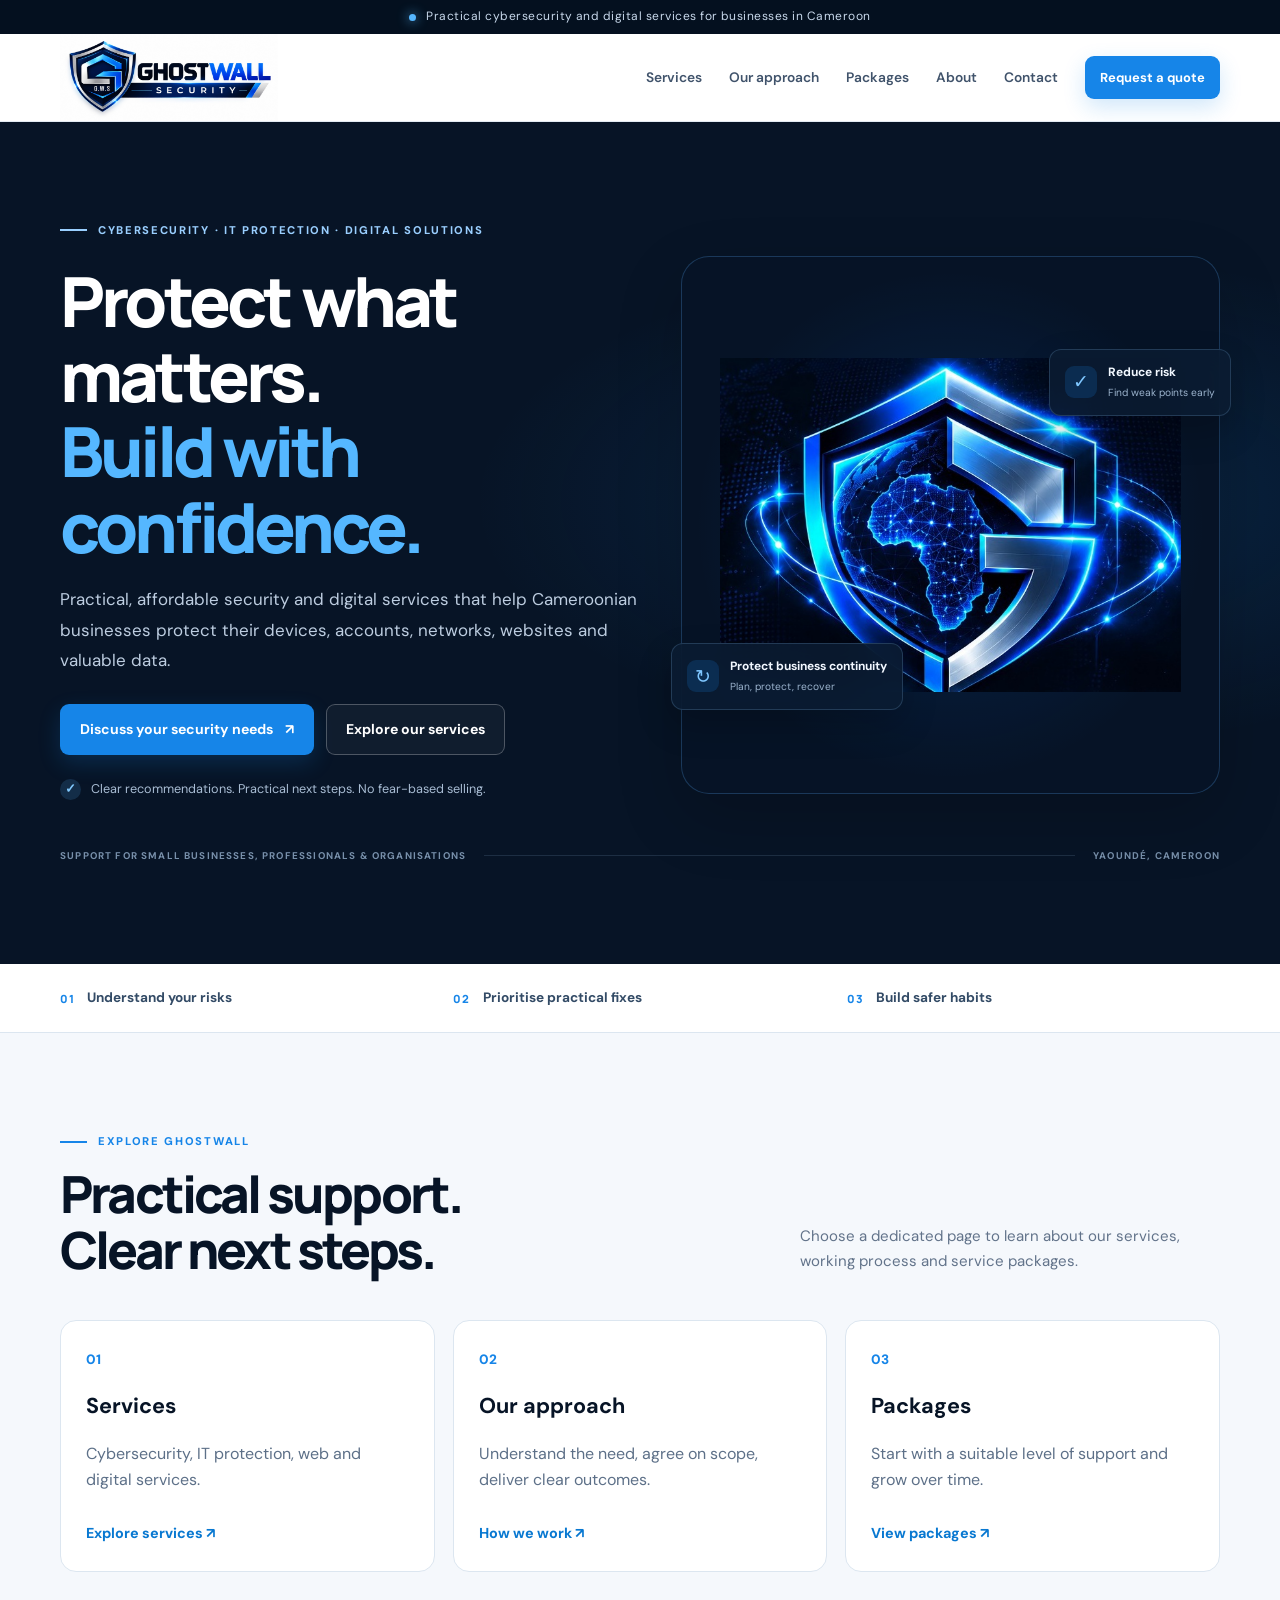
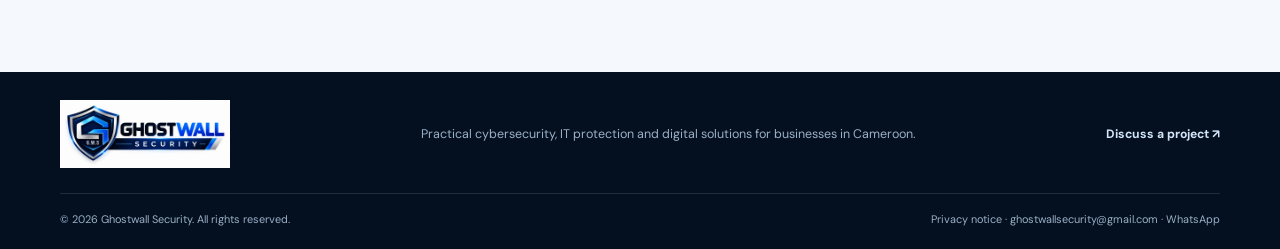
==== index.html @ 5ea64f95 "Add Ghostwall Security professional website" ====
<!DOCTYPE html>
<html lang="en"><head><meta charset="utf-8"/><meta content="width=device-width, initial-scale=1" name="viewport"/><meta content="#071426" name="theme-color"/><meta content="Ghostwall Security provides practical cybersecurity, IT protection, website security reviews, backup solutions, digital services and staff awareness training for businesses in Cameroon." name="description"/><title>Ghostwall Security | Cybersecurity &amp; Digital Solutions in Cameroon</title><link href="assets/ghostwall-logo.png" rel="icon" type="image/png"/><link href="https://fonts.googleapis.com" rel="preconnect"/><link crossorigin="" href="https://fonts.gstatic.com" rel="preconnect"/><link href="https://fonts.googleapis.com/css2?family=DM+Sans:wght@400;500;600;700&amp;family=Manrope:wght@400;500;600;700;800&amp;display=swap" rel="stylesheet"/><link href="styles.css" rel="stylesheet"/></head><body><a class="skip-link" href="#main">Skip to content</a><div class="announcement"><span class="status-dot"></span><span>Practical cybersecurity and digital services for businesses in Cameroon</span></div>
<header class="site-header"><nav aria-label="Main navigation" class="nav container">
<a aria-label="Ghostwall Security home" class="brand" href="index.html"><img alt="Ghostwall Security official logo" class="company-logo" src="assets/ghostwall-logo.png"/></a>
<button aria-controls="nav-links" aria-expanded="false" aria-label="Open navigation" class="menu-toggle"><span></span><span></span><span></span></button>
<div class="nav-links" id="nav-links">
<a href="services.html">Services</a><a href="approach.html">Our approach</a><a href="packages.html">Packages</a><a href="about.html">About</a><a href="contact.html">Contact</a>
<a class="button button-small button-primary nav-cta" href="contact.html">Request a quote</a>
</div></nav></header><main id="main"><section class="hero section" id="home">
<div class="hero-grid container">
<div class="hero-copy">
<div class="eyebrow"><span class="eyebrow-line"></span><span data-en="CYBERSECURITY · IT PROTECTION · DIGITAL SOLUTIONS" data-fr="CYBERSÉCURITÉ · PROTECTION INFORMATIQUE · SOLUTIONS NUMÉRIQUES">CYBERSECURITY · IT PROTECTION · DIGITAL SOLUTIONS</span></div>
<h1 data-en="Protect what matters.&lt;br&gt;&lt;span&gt;Build with confidence.&lt;/span&gt;" data-fr="Protégez l’essentiel.&lt;br&gt;&lt;span&gt;Développez-vous en confiance.&lt;/span&gt;">Protect what matters.<br/><span>Build with confidence.</span></h1>
<p class="hero-lede" data-en="Practical, affordable security and digital services that help Cameroonian businesses protect their devices, accounts, networks, websites and valuable data." data-fr="Des services de sécurité et des solutions numériques pratiques et accessibles pour aider les entreprises camerounaises à protéger leurs appareils, comptes, réseaux, sites web et données.">Practical, affordable security and digital services that help Cameroonian businesses protect their devices, accounts, networks, websites and valuable data.</p>
<div class="hero-actions">
<a class="button button-primary" data-en="Discuss your security needs" data-fr="Parlons de vos besoins" href="contact.html">Discuss your security needs <span aria-hidden="true">↗</span></a>
<a class="button button-ghost" data-en="Explore our services" data-fr="Découvrir nos services" href="services.html">Explore our services</a>
</div>
<div class="hero-proof">
<span class="proof-icon">✓</span>
<span data-en="Clear recommendations. Practical next steps. No fear-based selling." data-fr="Des recommandations claires. Des actions concrètes. Pas de vente basée sur la peur.">Clear recommendations. Practical next steps. No fear-based selling.</span>
</div>
</div>
<div aria-label="Ghostwall Security shield artwork" class="hero-visual hero-brand-visual">
<div class="brand-image-frame shield-art-frame"><img alt="Ghostwall Security shield artwork with Africa network motif" class="company-shield-art" src="assets/ghostwall-shield-artwork.jpg"/></div>
<div class="float-card card-top"><span class="mini-icon">✓</span><div><strong>Reduce risk</strong><small>Find weak points early</small></div></div>
<div class="float-card card-bottom"><span class="mini-icon">↻</span><div><strong>Protect business continuity</strong><small>Plan, protect, recover</small></div></div>
</div>
</div>
<div class="hero-bottom container">
<span data-en="SUPPORT FOR SMALL BUSINESSES, PROFESSIONALS &amp; ORGANISATIONS" data-fr="AU SERVICE DES PME, PROFESSIONNELS ET ORGANISATIONS">SUPPORT FOR SMALL BUSINESSES, PROFESSIONALS &amp; ORGANISATIONS</span>
<span class="hero-bottom-line"></span>
<span>YAOUNDÉ, CAMEROON</span>
</div>
</section><section class="trust-strip">
<div class="container trust-inner">
<div><span class="trust-number">01</span><span data-en="Understand your risks" data-fr="Comprendre vos risques">Understand your risks</span></div>
<div><span class="trust-number">02</span><span data-en="Prioritise practical fixes" data-fr="Prioriser les solutions">Prioritise practical fixes</span></div>
<div><span class="trust-number">03</span><span data-en="Build safer habits" data-fr="Adopter de meilleurs réflexes">Build safer habits</span></div>
</div>
</section><section class="section home-shortcuts"><div class="container"><div class="section-heading"><div><div class="eyebrow"><span class="eyebrow-line"></span><span>EXPLORE GHOSTWALL</span></div><h2>Practical support.<br/>Clear next steps.</h2></div><p>Choose a dedicated page to learn about our services, working process and service packages.</p></div><div class="shortcut-grid">
<a class="shortcut-card" href="services.html"><span>01</span><h3>Services</h3><p>Cybersecurity, IT protection, web and digital services.</p><b>Explore services ↗</b></a>
<a class="shortcut-card" href="approach.html"><span>02</span><h3>Our approach</h3><p>Understand the need, agree on scope, deliver clear outcomes.</p><b>How we work ↗</b></a>
<a class="shortcut-card" href="packages.html"><span>03</span><h3>Packages</h3><p>Start with a suitable level of support and grow over time.</p><b>View packages ↗</b></a>
</div></div></section></main><footer class="site-footer"><div class="container footer-top">
<a aria-label="Ghostwall Security home" class="brand footer-brand" href="index.html"><img alt="Ghostwall Security official logo" class="company-logo footer-company-logo" src="assets/ghostwall-logo.png"/></a>
<p>Practical cybersecurity, IT protection and digital solutions for businesses in Cameroon.</p>
<a class="back-top" href="contact.html">Discuss a project ↗</a></div>
<div class="container footer-bottom"><span>© <span id="year"></span> Ghostwall Security. All rights reserved.</span><span><a href="privacy.html">Privacy notice</a> · <a href="mailto:ghostwallsecurity@gmail.com">ghostwallsecurity@gmail.com</a> · <a href="https://wa.me/237680830228">WhatsApp</a></span></div></footer><script src="script.js"></script></body></html>
---- styles.css ----
/* Ghostwall Security — responsive static website */
:root{--navy:#071426;--navy-2:#0b1d33;--navy-3:#102844;--blue:#1685e8;--blue-bright:#55b7ff;--ice:#eaf4ff;--ink:#13243a;--muted:#62738a;--line:#dce6f0;--paper:#fff;--soft:#f4f8fc;--radius:18px;--shadow:0 20px 60px rgba(8,28,53,.12)}
*{box-sizing:border-box}html{scroll-behavior:smooth;scroll-padding-top:90px}body{margin:0;font-family:"DM Sans",sans-serif;color:var(--ink);background:#fff;line-height:1.65}a{color:inherit;text-decoration:none}button,input,select,textarea{font:inherit}.container{width:min(1160px,calc(100% - 44px));margin-inline:auto}.skip-link{position:absolute;left:-9999px;top:0}.skip-link:focus{left:12px;z-index:1000;background:#fff;padding:12px}.announcement{display:flex;align-items:center;justify-content:center;gap:10px;min-height:34px;background:#04101f;color:#c8d8eb;font-size:.75rem;letter-spacing:.04em}.status-dot,.pulse-dot{display:inline-block;width:7px;height:7px;border-radius:50%;background:#55b7ff;box-shadow:0 0 12px #55b7ff}.site-header{position:sticky;top:0;z-index:50;background:rgba(255,255,255,.96);backdrop-filter:blur(16px);border-bottom:1px solid rgba(220,230,240,.8)}.nav{display:flex;align-items:center;justify-content:space-between;min-height:82px;gap:24px}.brand{display:inline-flex;align-items:center;gap:10px;flex-shrink:0}.brand img{display:block}.brand span{display:flex;flex-direction:column;line-height:1.15;letter-spacing:.09em}.brand strong{font:800 1.02rem Manrope,sans-serif;color:var(--navy)}.brand small{font-size:.62rem;font-weight:700;letter-spacing:.32em;color:#58708a;margin-top:5px}.nav-links{display:flex;align-items:center;gap:27px}.nav-links>a:not(.button){font-size:.86rem;font-weight:600;color:#40536b;transition:color .2s}.nav-links>a:not(.button):hover{color:var(--blue)}.language-toggle{border:1px solid var(--line);background:#fff;border-radius:8px;padding:6px 9px;color:var(--navy);font-size:.76rem;font-weight:800;cursor:pointer}.menu-toggle{display:none;background:transparent;border:0;padding:8px}.menu-toggle span{display:block;width:24px;height:2px;background:var(--navy);margin:5px}.button{display:inline-flex;justify-content:center;align-items:center;gap:12px;min-height:50px;padding:13px 19px;border:1px solid transparent;border-radius:9px;font-weight:700;font-size:.88rem;cursor:pointer;transition:transform .2s,background .2s,border-color .2s}.button:hover{transform:translateY(-2px)}.button-primary{background:var(--blue);color:#fff;box-shadow:0 8px 22px rgba(22,133,232,.2)}.button-primary:hover{background:#0873d0}.button-small{min-height:42px;padding:10px 14px;font-size:.81rem}.button-ghost{color:#fff;border-color:rgba(255,255,255,.25);background:rgba(255,255,255,.04)}.button-ghost:hover{background:rgba(255,255,255,.1)}.button-outline{border-color:#cbd9e8;color:var(--navy);background:white}.button-outline:hover{border-color:var(--blue);color:var(--blue)}
.hero{position:relative;overflow:hidden;background:radial-gradient(ellipse at 80% 45%,rgba(22,133,232,.16),transparent 38%),var(--navy);color:#fff;padding:84px 0 25px}.hero-grid{display:grid;grid-template-columns:1.04fr .96fr;align-items:center;gap:38px;min-height:465px}.hero-copy{position:relative;z-index:2;padding-bottom:28px}.eyebrow{display:flex;align-items:center;gap:11px;color:#1685e8;font-size:.7rem;letter-spacing:.15em;font-weight:800;line-height:1.5}.hero .eyebrow{color:#9acfff}.eyebrow-line{width:27px;height:2px;background:currentColor;display:inline-block;flex-shrink:0}.hero h1,.section h2{font-family:Manrope,sans-serif;letter-spacing:-.055em;line-height:1.09;font-weight:800}.hero h1{font-size:clamp(2.75rem,5.4vw,4.6rem);margin:24px 0 20px;max-width:700px}.hero h1 span,.approach-intro h2 span,.contact-copy h2 span{color:var(--blue-bright)}.hero-lede{font-size:1.06rem;line-height:1.8;color:#bdcde0;max-width:580px}.hero-actions{display:flex;gap:12px;flex-wrap:wrap;margin:28px 0 24px}.hero-proof{display:flex;align-items:center;gap:10px;color:#a9bdd4;font-size:.79rem}.proof-icon{display:grid;place-items:center;width:21px;height:21px;border-radius:50%;background:rgba(85,183,255,.16);color:#82caff;font-weight:800}.hero-visual{height:440px;position:relative;display:grid;place-items:center;isolation:isolate}.visual-grid{position:absolute;inset:5% -12% 3%;opacity:.23;background-image:linear-gradient(rgba(89,163,227,.2) 1px,transparent 1px),linear-gradient(90deg,rgba(89,163,227,.2) 1px,transparent 1px);background-size:32px 32px;mask-image:radial-gradient(ellipse,black 15%,transparent 70%)}.visual-orbit{position:absolute;border:1px solid rgba(85,183,255,.2);border-radius:50%;aspect-ratio:1}.orbit-one{width:390px;transform:rotate(-28deg) scaleY(.62)}.orbit-two{width:310px;transform:rotate(45deg) scaleY(.72);border-style:dashed}.shield-panel{position:relative;display:grid;place-items:center;width:235px;height:255px;clip-path:polygon(50% 0,92% 17%,88% 66%,70% 88%,50% 100%,30% 88%,12% 66%,8% 17%);background:linear-gradient(145deg,rgba(37,144,236,.26),rgba(7,20,38,.7));border:1px solid #3f9ce8;filter:drop-shadow(0 0 35px rgba(22,133,232,.24))}.shield-panel:before{content:"";position:absolute;inset:12px;clip-path:inherit;border:1px solid rgba(85,183,255,.45);background:linear-gradient(145deg,rgba(85,183,255,.1),transparent)}.shield-glow{position:absolute;width:180px;height:180px;background:#1685e8;filter:blur(90px);opacity:.3}.hero-shield{width:112px;height:112px;position:relative;z-index:1;filter:drop-shadow(0 0 20px rgba(85,183,255,.42))}.shield-label{position:absolute;bottom:29px;display:flex;align-items:center;gap:8px;color:#c2e5ff;font-size:.54rem;letter-spacing:.14em;font-weight:800;z-index:2}.float-card{position:absolute;display:flex;align-items:center;gap:11px;padding:13px 15px;border:1px solid rgba(137,191,239,.2);background:rgba(11,29,51,.86);backdrop-filter:blur(12px);border-radius:12px;box-shadow:0 15px 35px rgba(0,0,0,.18)}.float-card strong,.float-card small{display:block}.float-card strong{font-size:.75rem;color:#f2f8ff}.float-card small{font-size:.64rem;color:#9cb4ce;margin-top:2px}.mini-icon{display:grid;place-items:center;width:32px;height:32px;border-radius:9px;background:rgba(22,133,232,.18);color:#7fc7ff;font-size:1.2rem}.card-top{top:54px;right:0}.card-bottom{bottom:45px;left:-8px}.hero-bottom{display:flex;align-items:center;gap:18px;color:#7890ab;font-size:.61rem;letter-spacing:.12em;font-weight:700;padding-top:20px}.hero-bottom-line{height:1px;flex:1;background:rgba(130,165,199,.18)}.trust-strip{border-bottom:1px solid var(--line);background:#fff}.trust-inner{display:grid;grid-template-columns:repeat(3,1fr);padding:23px 0;gap:20px}.trust-inner>div{display:flex;align-items:center;gap:12px;color:#334b66;font-size:.85rem;font-weight:700}.trust-number{font:800 .7rem Manrope,sans-serif;color:var(--blue);letter-spacing:.1em}
.section{padding:100px 0}.section-heading{display:flex;justify-content:space-between;align-items:end;gap:40px;margin-bottom:42px}.section h2{font-size:clamp(2.15rem,4vw,3.35rem);margin:16px 0 0;color:var(--navy)}.section-heading>p{max-width:420px;color:var(--muted);margin:0 0 4px;font-size:.94rem}.services-section{background:var(--soft)}.service-grid{display:grid;grid-template-columns:repeat(3,minmax(0,1fr));gap:16px}.service-card{background:#fff;border:1px solid #e3ebf4;border-radius:var(--radius);padding:25px 23px 24px;transition:transform .25s,box-shadow .25s,border-color .25s;min-width:0}.service-card:hover{transform:translateY(-4px);box-shadow:var(--shadow);border-color:#c5e2fb}.service-icon{display:grid;place-items:center;width:43px;height:43px;border-radius:12px;background:#eaf5ff;color:#117bd4;font-size:1.4rem;font-weight:700;margin-bottom:20px}.service-meta{font-size:.62rem;letter-spacing:.15em;font-weight:800;color:#7a8ca1}.service-card h3{font:800 1.14rem/1.35 Manrope,sans-serif;letter-spacing:-.025em;color:var(--navy);margin:10px 0}.service-card p{font-size:.84rem;color:var(--muted);line-height:1.75;margin:0 0 17px}.service-card ul,.package-card ul{padding:0;margin:0;list-style:none;display:grid;gap:9px}.service-card li,.package-card li{position:relative;padding-left:18px;color:#3d526a;font-size:.78rem;line-height:1.5}.service-card li:before,.package-card li:before{content:"✓";position:absolute;left:0;color:#1685e8;font-weight:800}.service-card-accent{background:linear-gradient(150deg,#0b2039,#102d4e);border-color:#102d4e}.service-card-accent .service-meta,.service-card-accent h3{color:#fff}.service-card-accent p,.service-card-accent li{color:#c3d4e7}.service-card-accent .service-icon{background:rgba(85,183,255,.15);color:#7dc7ff}.service-note,.pricing-note{font-size:.75rem;color:#74869b;margin-top:24px;line-height:1.7}
.approach-section{background:#fff}.approach-grid{display:grid;grid-template-columns:.85fr 1.15fr;gap:90px}.approach-intro p{color:var(--muted);max-width:390px;margin-top:24px}.process-list{border-top:1px solid var(--line)}.process-item{display:grid;grid-template-columns:50px 1fr;gap:20px;padding:25px 0;border-bottom:1px solid var(--line)}.process-number{font:800 .85rem Manrope,sans-serif;color:var(--blue);padding-top:3px}.process-item h3{font:800 1.06rem Manrope,sans-serif;color:var(--navy);margin:0 0 7px}.process-item p{font-size:.86rem;color:var(--muted);margin:0;max-width:520px}
.packages-section{background:var(--soft)}.package-grid{display:grid;grid-template-columns:repeat(3,minmax(0,1fr));gap:18px;align-items:stretch}.package-card{background:#fff;border:1px solid #dfe8f1;border-radius:var(--radius);padding:28px;display:flex;flex-direction:column}.package-featured{border:1px solid var(--blue);box-shadow:0 16px 40px rgba(22,133,232,.11);position:relative}.package-tag{font-size:.63rem;letter-spacing:.14em;font-weight:800;color:var(--blue)}.package-card h3{font:800 1.5rem Manrope,sans-serif;color:var(--navy);margin:12px 0 8px}.package-description{font-size:.82rem;color:var(--muted);min-height:54px;margin:0}.package-price{display:flex;align-items:baseline;gap:9px;margin:22px 0;border-bottom:1px solid var(--line);padding-bottom:19px}.package-price strong{font:800 2rem Manrope,sans-serif;letter-spacing:-.05em;color:var(--navy)}.package-price>span{font-size:.74rem;color:var(--muted)}.package-price small{font-size:.7rem}.package-card ul{margin-bottom:24px;flex:1}.package-card .button{width:100%;margin-top:auto}.about-section{background:#fff}.about-grid{display:grid;grid-template-columns:.72fr 1.28fr;gap:90px;align-items:center}.about-mark{min-height:350px;border-radius:24px;background:radial-gradient(ellipse at center,rgba(22,133,232,.2),transparent 55%),linear-gradient(145deg,#071426,#102b49);display:grid;place-items:center;position:relative;overflow:hidden}.about-mark:before,.about-mark:after{content:"";position:absolute;border:1px solid rgba(85,183,255,.2);border-radius:50%;width:320px;height:320px}.about-mark:after{width:240px;height:240px;border-style:dashed}.about-mark img{position:relative;z-index:1;width:140px;height:140px;filter:drop-shadow(0 0 35px rgba(85,183,255,.45))}.about-copy h2{font-size:clamp(2rem,3.5vw,2.85rem);line-height:1.17;margin-bottom:20px}.about-copy>p{color:var(--muted);font-size:.92rem;max-width:650px}.values{display:grid;grid-template-columns:repeat(3,1fr);gap:14px;margin-top:28px;padding-top:23px;border-top:1px solid var(--line)}.values div{display:grid;gap:6px}.values strong{font:800 .76rem Manrope,sans-serif;color:var(--blue)}.values span{font-size:.78rem;font-weight:700;color:#334b66}
.contact-section{background:var(--navy);color:#fff;position:relative;overflow:hidden}.contact-section:before{content:"";position:absolute;width:500px;height:500px;border-radius:50%;background:rgba(22,133,232,.1);filter:blur(100px);top:0;left:-180px}.contact-grid{position:relative;display:grid;grid-template-columns:.9fr 1.1fr;gap:90px;align-items:start}.contact-copy .eyebrow{color:#8acbff}.contact-copy h2{color:#fff;font-size:clamp(2.6rem,5vw,4rem);margin:20px 0}.contact-copy>p{color:#b4c6db;max-width:410px}.contact-detail{display:flex;align-items:center;gap:13px;margin-top:25px}.detail-icon{width:40px;height:40px;border-radius:11px;display:grid;place-items:center;background:rgba(85,183,255,.13);color:#80c8ff;font-size:1.2rem}.contact-detail small,.contact-detail strong{display:block}.contact-detail small{font-size:.6rem;letter-spacing:.14em;color:#87a0bb;font-weight:800}.contact-detail strong{font-size:.83rem;color:#e7f2ff;margin-top:3px}.contact-form{background:#fff;color:var(--ink);padding:30px;border-radius:18px;box-shadow:0 20px 70px rgba(0,0,0,.2)}.form-heading h3{font:800 1.35rem Manrope,sans-serif;color:var(--navy);margin:0}.form-heading p{font-size:.77rem;color:var(--muted);margin:6px 0 22px}.contact-form label{display:block;font-size:.77rem;font-weight:700;color:#334a63;margin:15px 0 7px}.contact-form input,.contact-form select,.contact-form textarea{width:100%;border:1px solid #d8e2ed;background:#fbfdff;border-radius:8px;padding:12px 13px;outline:none;color:var(--ink);font-size:.84rem}.contact-form input:focus,.contact-form select:focus,.contact-form textarea:focus{border-color:var(--blue);box-shadow:0 0 0 3px rgba(22,133,232,.12)}.contact-form textarea{resize:vertical}.form-submit{width:100%;margin-top:20px}.form-note{font-size:.7rem;color:#718197;line-height:1.6;margin:12px 0 0}.site-footer{background:#04101f;color:#9bb0c8;padding:28px 0 20px}.footer-top,.footer-bottom{display:flex;align-items:center;justify-content:space-between;gap:20px}.footer-brand strong{color:#fff}.footer-brand small{color:#88a0ba}.footer-top p{font-size:.78rem;margin:0}.back-top{font-size:.76rem;font-weight:700;color:#d3e6f9}.footer-bottom{border-top:1px solid rgba(155,176,200,.17);padding-top:17px;margin-top:25px;font-size:.68rem}.footer-bottom a:hover{color:#fff}
@media(max-width:1000px){.nav-links{gap:16px}.nav-links>a:not(.button){font-size:.8rem}.hero-grid{gap:15px}.hero-visual{transform:scale(.92)}.service-grid{grid-template-columns:repeat(2,minmax(0,1fr))}.approach-grid,.about-grid,.contact-grid{gap:45px}}
@media(max-width:780px){.container{width:min(100% - 34px,600px)}.nav{min-height:72px}.menu-toggle{display:block;cursor:pointer}.nav-links{display:none;position:absolute;top:71px;left:0;right:0;padding:18px 22px 24px;background:#fff;border-bottom:1px solid var(--line);box-shadow:0 18px 25px rgba(7,20,38,.08);align-items:stretch;gap:0;flex-direction:column}.nav-links.is-open{display:flex}.nav-links>a:not(.button){padding:12px 0;border-bottom:1px solid #edf2f7;font-size:.9rem}.nav-links .language-toggle{align-self:flex-start;margin:13px 0}.nav-cta{margin-top:8px}.hero{padding-top:52px}.hero-grid{grid-template-columns:1fr;gap:0}.hero-copy{padding-bottom:0}.hero h1{font-size:clamp(2.55rem,10vw,4rem)}.hero-visual{height:350px;margin-top:8px;transform:none}.orbit-one{width:310px}.orbit-two{width:250px}.shield-panel{transform:scale(.85)}.card-top{right:0;top:25px}.card-bottom{left:0;bottom:25px}.hero-bottom{font-size:.52rem;gap:10px}.trust-inner{gap:12px}.trust-inner>div{font-size:.72rem;align-items:flex-start}.trust-number{font-size:.64rem}.section{padding:72px 0}.section-heading{display:block;margin-bottom:30px}.section-heading>p{margin-top:18px}.service-grid{gap:12px}.service-card{padding:20px 17px}.service-card h3{font-size:1rem}.service-card p{font-size:.8rem}.service-card li{font-size:.75rem}.approach-grid,.about-grid,.contact-grid{grid-template-columns:1fr;gap:35px}.approach-intro p{margin-top:18px}.package-grid{grid-template-columns:1fr;gap:14px}.package-description{min-height:0}.package-card{padding:24px}.about-mark{min-height:260px}.about-mark img{width:115px;height:115px}.contact-grid{gap:35px}.contact-form{padding:23px}.footer-top{flex-wrap:wrap}.footer-top p{order:3;width:100%}.footer-bottom{flex-wrap:wrap;justify-content:flex-start;gap:8px 18px}}
@media(max-width:460px){.service-grid{grid-template-columns:1fr}.trust-inner{grid-template-columns:1fr;gap:13px}.trust-inner>div{align-items:center}.hero-actions{flex-direction:column;align-items:stretch}.hero-actions .button{width:100%}.hero-visual{height:310px}.float-card{padding:10px}.float-card strong{font-size:.68rem}.float-card small{font-size:.58rem}.card-top{right:-4px}.card-bottom{left:-4px}.hero-bottom span:first-child{max-width:55%}.values{grid-template-columns:1fr;gap:12px}.values div{grid-template-columns:28px 1fr;align-items:center}.footer-bottom{display:grid;grid-template-columns:1fr}.section h2{font-size:2.2rem}}
@media(prefers-reduced-motion:reduce){*,*::before,*::after{scroll-behavior:auto!important;transition:none!important;animation:none!important}}


/* Official Ghostwall Security horizontal logo and direct contact actions */
.brand .company-logo {
  width: 190px;
  max-width: min(42vw, 190px);
  height: auto;
  object-fit: contain;
  display: block;
}
.footer-company-logo { width: 170px !important; }
.company-logo-hero {
  width: min(100%, 470px);
  height: auto;
  object-fit: contain;
  filter: drop-shadow(0 12px 26px rgba(0, 110, 255, .22));
}
.about-company-logo {
  display: block;
  width: min(100%, 420px);
  height: auto;
  object-fit: contain;
  margin: auto;
}
.contact-detail a {
  color: inherit;
  text-decoration: none;
  overflow-wrap: anywhere;
}
.contact-detail a:hover { color: var(--blue, #1686f8); }
.contact-actions, .form-actions {
  display: flex;
  flex-wrap: wrap;
  gap: 12px;
  margin-top: 22px;
}
.form-actions .button { flex: 1 1 220px; }
@media(max-width: 560px) {
  .brand .company-logo { width: 155px; max-width: 42vw; }
  .footer-company-logo { width: 150px !important; }
  .contact-actions, .form-actions { flex-direction: column; }
  .contact-actions .button, .form-actions .button { width: 100%; }
}


/* Brand asset integrity: display the supplied official logo without filters or distortion. */
.brand .company-logo {
  display: block;
  width: 205px;
  max-width: min(38vw, 205px);
  height: auto;
  object-fit: contain;
  filter: none;
}
.footer-brand .company-logo { width: 190px; max-width: 100%; }
.company-logo-hero {
  display: block;
  width: min(100%, 470px);
  height: auto;
  object-fit: contain;
  filter: none;
}
.about-company-logo {
  display: block;
  width: min(100%, 420px);
  height: auto;
  object-fit: contain;
  margin: auto;
  filter: none;
}
@media(max-width: 1000px) {
  .brand .company-logo { width: 175px; max-width: 32vw; }
}
@media(max-width: 560px) {
  .brand .company-logo { width: 145px; max-width: 38vw; }
  .footer-brand .company-logo { width: 165px; }
}


/* Professional multi-page navigation and official logo presentation */
.brand .company-logo {
  display:block;
  width:210px;
  max-width:min(36vw,210px);
  height:auto;
  object-fit:contain;
  filter:none;
}
.footer-brand .company-logo { width:190px; max-width:100%; }
.hero-brand-visual { position:relative; display:grid; place-items:center; min-height:410px; }
.brand-image-frame {
  display:flex; align-items:center; justify-content:center;
  width:min(100%,510px); padding:20px;
  background:#fff; border:1px solid rgba(148,170,195,.35);
  border-radius:16px; box-shadow:0 24px 65px rgba(0,0,0,.18);
  overflow:hidden;
}
.company-logo-hero {
  display:block; width:100%; max-width:470px; height:auto;
  object-fit:contain; filter:none;
}
.hero-brand-visual .float-card { z-index:2; }
.hero-brand-visual .card-top { top:10%; right:-2%; }
.hero-brand-visual .card-bottom { bottom:8%; left:-2%; }
.about-mark img.about-company-logo {
  display:block; position:relative; z-index:1;
  width:min(100%,420px); height:auto; object-fit:contain; filter:none;
}
.about-mark { padding:24px; }
.page-intro { padding:74px 0 34px; background:linear-gradient(180deg,#f3f8fd 0%,#fff 100%); }
.page-intro .container { max-width:1200px; }
.page-intro h1 { margin:14px 0 12px; font-size:clamp(2.4rem,5vw,4.3rem); line-height:1.06; letter-spacing:-.045em; color:var(--navy,#071426); }
.page-intro p { max-width:760px; color:var(--muted,#5d7088); font-size:1.08rem; line-height:1.75; }
.home-shortcuts { background:#f5f8fc; }
.shortcut-grid { display:grid; grid-template-columns:repeat(3,minmax(0,1fr)); gap:18px; margin-top:30px; }
.shortcut-card { display:block; padding:25px; border:1px solid #dce6f0; border-radius:16px; background:#fff; text-decoration:none; transition:transform .18s ease,box-shadow .18s ease,border-color .18s ease; }
.shortcut-card:hover { transform:translateY(-3px); border-color:#86bdf0; box-shadow:0 18px 35px rgba(7,20,38,.08); }
.shortcut-card>span { color:#1685e8; font-weight:800; font-size:.85rem; }
.shortcut-card h3 { margin:17px 0 8px; color:#071426; font-size:1.35rem; }
.shortcut-card p { color:#5d7088; line-height:1.65; }
.shortcut-card b { display:inline-block; margin-top:12px; color:#0878d1; font-size:.9rem; }
.nav-links a[aria-current="page"] { color:#0878d1; }
@media(max-width:1000px) {
 .brand .company-logo { width:175px; max-width:33vw; }
 .hero-brand-visual { min-height:350px; }
 .hero-brand-visual .card-top { right:0; }
 .hero-brand-visual .card-bottom { left:0; }
}
@media(max-width:700px) {
 .shortcut-grid { grid-template-columns:1fr; }
 .brand .company-logo { width:150px; max-width:38vw; }
 .brand-image-frame { padding:12px; border-radius:12px; }
 .hero-brand-visual { min-height:300px; }
 .hero-brand-visual .float-card { position:relative; inset:auto; margin-top:12px; }
 .hero-brand-visual { display:flex; flex-direction:column; justify-content:center; gap:12px; }
 .page-intro { padding:48px 0 24px; }
}


/* Brand system v3: official horizontal logo + separate shield artwork. */
.brand .company-logo {
  display: block;
  width: 205px;
  max-width: min(38vw, 205px);
  height: auto;
  object-fit: contain;
  filter: none;
}
.footer-brand .company-logo { width: 190px; max-width: 100%; }
.shield-art-frame {
  display: grid;
  place-items: center;
  width: 100%;
  min-height: 390px;
  padding: clamp(12px, 2.2vw, 28px);
  border-radius: 24px;
  overflow: hidden;
  background: #061326;
  border: 1px solid rgba(74, 160, 255, .22);
}
.company-shield-art {
  display: block;
  width: 100%;
  max-width: 520px;
  height: auto;
  max-height: 440px;
  object-fit: contain;
  object-position: center;
  border-radius: 12px;
  filter: none;
}
.about-shield-art {
  padding: 20px;
  background: #061326;
}
.about-company-shield {
  position: relative;
  z-index: 1;
  display: block;
  width: 100%;
  max-width: 460px;
  max-height: 430px;
  height: auto;
  object-fit: contain;
  border-radius: 12px;
  filter: none;
}
@media(max-width: 1000px) {
  .brand .company-logo { width: 175px; max-width: 32vw; }
  .shield-art-frame { min-height: 300px; }
}
@media(max-width: 560px) {
  .brand .company-logo { width: 145px; max-width: 38vw; }
  .footer-brand .company-logo { width: 165px; }
  .shield-art-frame { min-height: 240px; padding: 10px; border-radius: 16px; }
  .company-shield-art { max-height: 280px; }
  .about-company-shield { max-height: 280px; }
}


/* Final visual fit: never crop the shield artwork or the supplied wordmark. */
.brand img.company-logo,
.footer-brand img.company-logo {
  display:block;
  width: clamp(150px, 17vw, 245px);
  max-width: 100%;
  height:auto !important;
  aspect-ratio:auto;
  object-fit:contain !important;
  object-position:center;
  filter:none !important;
}
.hero-brand-visual {
  overflow:visible;
}
.hero-brand-visual .brand-image-frame.shield-art-frame {
  width:100%;
  min-height:0;
  aspect-ratio: 1 / 1;
  box-sizing:border-box;
  padding:clamp(18px,3vw,38px);
  display:flex;
  align-items:center;
  justify-content:center;
  overflow:hidden;
  background:
    radial-gradient(ellipse at center, rgba(0,118,255,.17), transparent 67%),
    #061326;
  border:1px solid rgba(89,177,255,.24);
  border-radius:28px;
}
.hero-brand-visual img.company-shield-art {
  display:block;
  width:100% !important;
  max-width:100%;
  height:100% !important;
  max-height:100%;
  object-fit:contain !important;
  object-position:center;
  border-radius:0;
  filter:none !important;
}
.about-mark.about-shield-art {
  min-height:0;
  aspect-ratio: 1 / 1;
  box-sizing:border-box;
  padding:clamp(18px,3vw,38px);
  display:flex;
  align-items:center;
  justify-content:center;
  overflow:hidden;
  background:
    radial-gradient(ellipse at center, rgba(0,118,255,.17), transparent 67%),
    #061326;
}
.about-mark img.about-company-shield {
  position:relative;
  display:block;
  width:100% !important;
  max-width:100%;
  height:100% !important;
  max-height:100%;
  object-fit:contain !important;
  object-position:center;
  border-radius:0;
  filter:none !important;
}
@media(max-width:560px) {
  .brand img.company-logo { width:clamp(132px, 38vw, 165px); }
  .footer-brand img.company-logo { width:155px; }
  .hero-brand-visual .brand-image-frame.shield-art-frame,
  .about-mark.about-shield-art {
    padding:16px;
    border-radius:20px;
  }
}
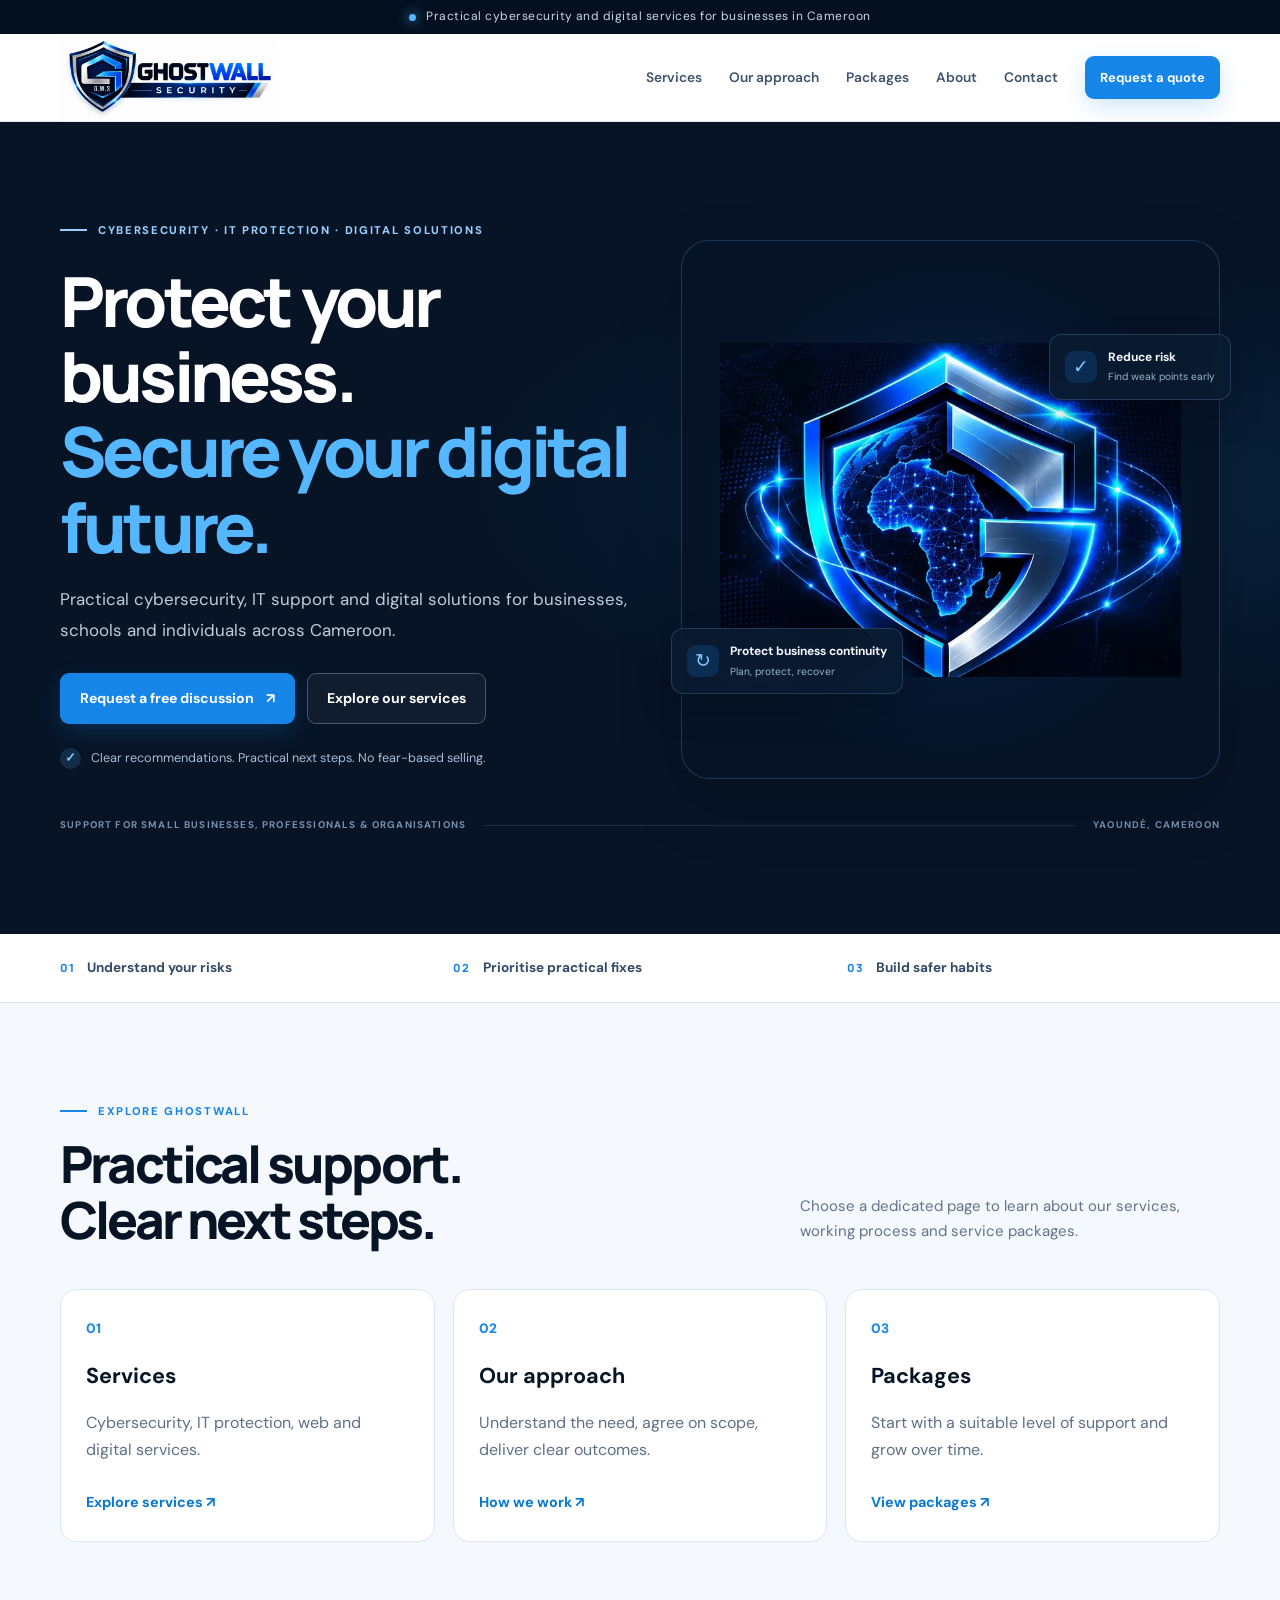
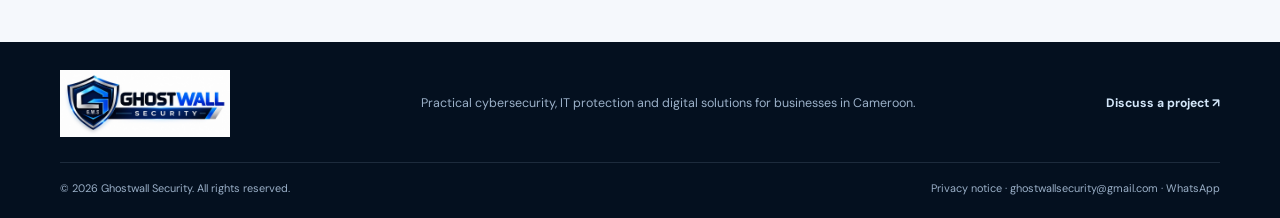
==== commit 03a57948: "Improve homepage messaging for Cameroon customers." ====
--- a/index.html
+++ b/index.html
@@ -10,10 +10,10 @@
 <div class="hero-grid container">
 <div class="hero-copy">
 <div class="eyebrow"><span class="eyebrow-line"></span><span data-en="CYBERSECURITY · IT PROTECTION · DIGITAL SOLUTIONS" data-fr="CYBERSÉCURITÉ · PROTECTION INFORMATIQUE · SOLUTIONS NUMÉRIQUES">CYBERSECURITY · IT PROTECTION · DIGITAL SOLUTIONS</span></div>
-<h1 data-en="Protect what matters.&lt;br&gt;&lt;span&gt;Build with confidence.&lt;/span&gt;" data-fr="Protégez l’essentiel.&lt;br&gt;&lt;span&gt;Développez-vous en confiance.&lt;/span&gt;">Protect what matters.<br/><span>Build with confidence.</span></h1>
-<p class="hero-lede" data-en="Practical, affordable security and digital services that help Cameroonian businesses protect their devices, accounts, networks, websites and valuable data." data-fr="Des services de sécurité et des solutions numériques pratiques et accessibles pour aider les entreprises camerounaises à protéger leurs appareils, comptes, réseaux, sites web et données.">Practical, affordable security and digital services that help Cameroonian businesses protect their devices, accounts, networks, websites and valuable data.</p>
+<h1 data-en="Protect your business.&lt;br&gt;&lt;span&gt;Secure your digital future.&lt;/span&gt;" data-fr="Protégez votre entreprise.&lt;br&gt;&lt;span&gt;Sécurisez votre avenir numérique.&lt;/span&gt;">Protect your business.<br/><span>Secure your digital future.</span></h1>
+<p class="hero-lede" data-en="Practical cybersecurity, IT support and digital solutions for businesses, schools and individuals across Cameroon." data-fr="Des services pratiques de cybersécurité, d’assistance informatique et des solutions numériques pour les entreprises, les établissements scolaires et les particuliers au Cameroun.">Practical cybersecurity, IT support and digital solutions for businesses, schools and individuals across Cameroon.</p>
 <div class="hero-actions">
-<a class="button button-primary" data-en="Discuss your security needs" data-fr="Parlons de vos besoins" href="contact.html">Discuss your security needs <span aria-hidden="true">↗</span></a>
+<a class="button button-primary" data-en="Request a free discussion" data-fr="Discutons de vos besoins" href="contact.html">Request a free discussion <span aria-hidden="true">↗</span></a>
 <a class="button button-ghost" data-en="Explore our services" data-fr="Découvrir nos services" href="services.html">Explore our services</a>
 </div>
 <div class="hero-proof">
@@ -46,4 +46,4 @@
 <a aria-label="Ghostwall Security home" class="brand footer-brand" href="index.html"><img alt="Ghostwall Security official logo" class="company-logo footer-company-logo" src="assets/ghostwall-logo.png"/></a>
 <p>Practical cybersecurity, IT protection and digital solutions for businesses in Cameroon.</p>
 <a class="back-top" href="contact.html">Discuss a project ↗</a></div>
-<div class="container footer-bottom"><span>© <span id="year"></span> Ghostwall Security. All rights reserved.</span><span><a href="privacy.html">Privacy notice</a> · <a href="mailto:ghostwallsecurity@gmail.com">ghostwallsecurity@gmail.com</a> · <a href="https://wa.me/237680830228">WhatsApp</a></span></div></footer><script src="script.js"></script></body></html>+<div class="container footer-bottom"><span>© <span id="year"></span> Ghostwall Security. All rights reserved.</span><span><a href="privacy.html">Privacy notice</a> · <a href="mailto:ghostwallsecurity@gmail.com">ghostwallsecurity@gmail.com</a> · <a href="https://wa.me/237680830228">WhatsApp</a></span></div></footer><script src="script.js"></script></body></html>
--- a/styles.css
+++ b/styles.css
@@ -286,3 +286,95 @@
     border-radius:20px;
   }
 }
+
+/* ===== Contact form: privacy consent ===== */
+.privacy-consent {
+  display: flex;
+  align-items: flex-start;
+  flex-wrap: wrap;
+  gap: 8px;
+  margin: 18px 0;
+  color: #b8c7d9;
+  font-size: 13px;
+  line-height: 1.7;
+}
+
+.privacy-consent input[type="checkbox"] {
+  flex: 0 0 auto;
+  width: 17px;
+  height: 17px;
+  margin: 3px 0 0;
+  accent-color: #168cff;
+  cursor: pointer;
+}
+
+.privacy-consent span {
+  flex: 1 1 220px;
+}
+
+.privacy-consent a {
+  color: #55b5ff;
+  text-decoration: underline;
+  text-underline-offset: 3px;
+}
+
+.privacy-consent a:hover {
+  color: #ffffff;
+}
+
+/* ===== Contact form: submit button ===== */
+.form-submit {
+  min-height: 48px;
+  cursor: pointer;
+  transition: transform 0.2s ease, box-shadow 0.2s ease,
+    opacity 0.2s ease;
+}
+
+.form-submit:hover {
+  transform: translateY(-2px);
+}
+
+.form-submit:focus-visible,
+.privacy-consent input:focus-visible {
+  outline: 2px solid #55b5ff;
+  outline-offset: 4px;
+}
+
+.form-submit:disabled {
+  cursor: not-allowed;
+  opacity: 0.65;
+  transform: none;
+}
+
+/* ===== Contact form: status messages ===== */
+.form-note {
+  margin-top: 16px;
+  font-size: 13px;
+  line-height: 1.7;
+  color: #b8c7d9;
+}
+
+.form-note.is-success {
+  color: #65e6a5;
+}
+
+.form-note.is-error {
+  color: #ff9292;
+}
+
+/* ===== Contact form: mobile layout ===== */
+@media (max-width: 600px) {
+  .form-actions {
+    display: flex;
+    flex-direction: column;
+    gap: 12px;
+  }
+
+  .form-actions .form-submit {
+    width: 100%;
+  }
+
+  .privacy-consent {
+    font-size: 12px;
+  }
+}
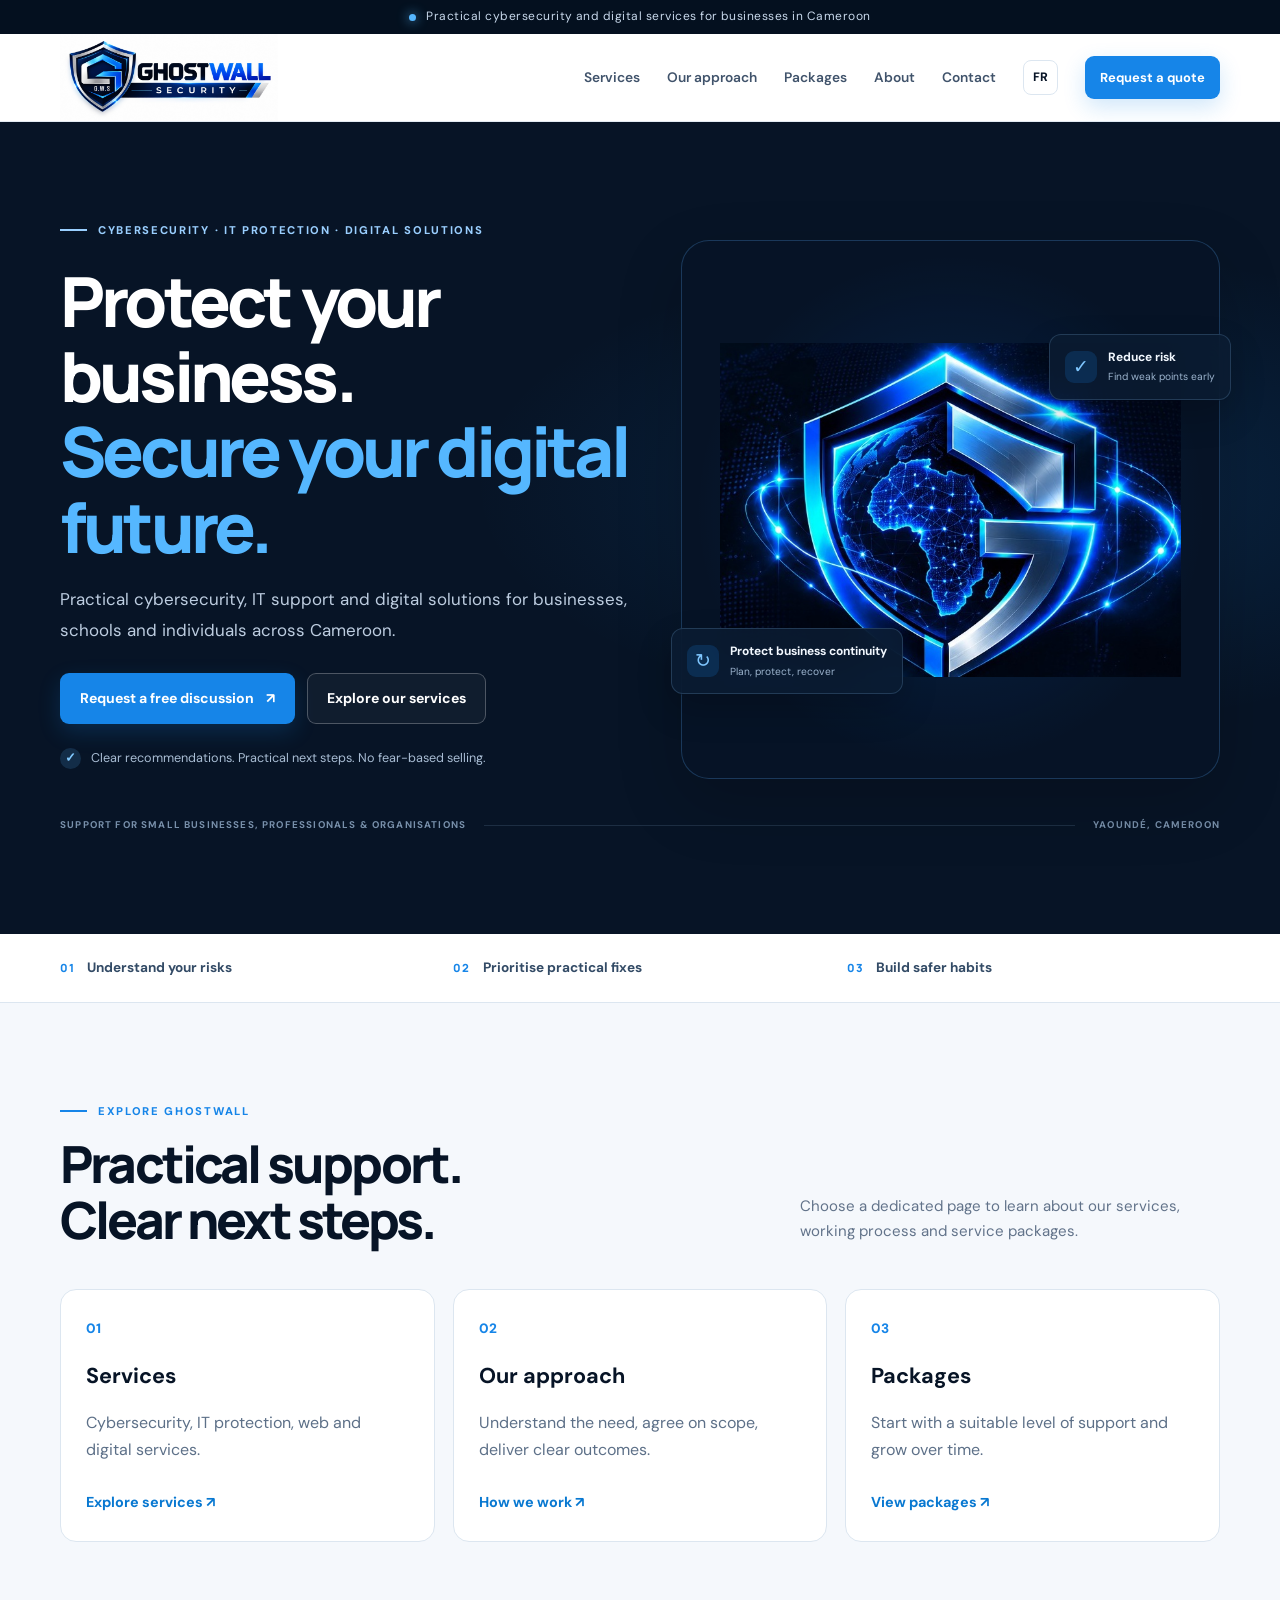
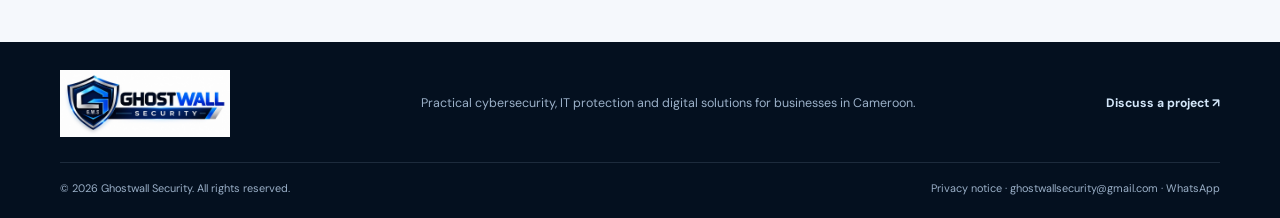
==== commit 14cfb953: "Update index.html" ====
--- a/index.html
+++ b/index.html
@@ -1,49 +1,263 @@
+
 <!DOCTYPE html>
-<html lang="en"><head><meta charset="utf-8"/><meta content="width=device-width, initial-scale=1" name="viewport"/><meta content="#071426" name="theme-color"/><meta content="Ghostwall Security provides practical cybersecurity, IT protection, website security reviews, backup solutions, digital services and staff awareness training for businesses in Cameroon." name="description"/><title>Ghostwall Security | Cybersecurity &amp; Digital Solutions in Cameroon</title><link href="assets/ghostwall-logo.png" rel="icon" type="image/png"/><link href="https://fonts.googleapis.com" rel="preconnect"/><link crossorigin="" href="https://fonts.gstatic.com" rel="preconnect"/><link href="https://fonts.googleapis.com/css2?family=DM+Sans:wght@400;500;600;700&amp;family=Manrope:wght@400;500;600;700;800&amp;display=swap" rel="stylesheet"/><link href="styles.css" rel="stylesheet"/></head><body><a class="skip-link" href="#main">Skip to content</a><div class="announcement"><span class="status-dot"></span><span>Practical cybersecurity and digital services for businesses in Cameroon</span></div>
-<header class="site-header"><nav aria-label="Main navigation" class="nav container">
-<a aria-label="Ghostwall Security home" class="brand" href="index.html"><img alt="Ghostwall Security official logo" class="company-logo" src="assets/ghostwall-logo.png"/></a>
-<button aria-controls="nav-links" aria-expanded="false" aria-label="Open navigation" class="menu-toggle"><span></span><span></span><span></span></button>
-<div class="nav-links" id="nav-links">
-<a href="services.html">Services</a><a href="approach.html">Our approach</a><a href="packages.html">Packages</a><a href="about.html">About</a><a href="contact.html">Contact</a>
-<a class="button button-small button-primary nav-cta" href="contact.html">Request a quote</a>
-</div></nav></header><main id="main"><section class="hero section" id="home">
-<div class="hero-grid container">
-<div class="hero-copy">
-<div class="eyebrow"><span class="eyebrow-line"></span><span data-en="CYBERSECURITY · IT PROTECTION · DIGITAL SOLUTIONS" data-fr="CYBERSÉCURITÉ · PROTECTION INFORMATIQUE · SOLUTIONS NUMÉRIQUES">CYBERSECURITY · IT PROTECTION · DIGITAL SOLUTIONS</span></div>
-<h1 data-en="Protect your business.&lt;br&gt;&lt;span&gt;Secure your digital future.&lt;/span&gt;" data-fr="Protégez votre entreprise.&lt;br&gt;&lt;span&gt;Sécurisez votre avenir numérique.&lt;/span&gt;">Protect your business.<br/><span>Secure your digital future.</span></h1>
-<p class="hero-lede" data-en="Practical cybersecurity, IT support and digital solutions for businesses, schools and individuals across Cameroon." data-fr="Des services pratiques de cybersécurité, d’assistance informatique et des solutions numériques pour les entreprises, les établissements scolaires et les particuliers au Cameroun.">Practical cybersecurity, IT support and digital solutions for businesses, schools and individuals across Cameroon.</p>
-<div class="hero-actions">
-<a class="button button-primary" data-en="Request a free discussion" data-fr="Discutons de vos besoins" href="contact.html">Request a free discussion <span aria-hidden="true">↗</span></a>
-<a class="button button-ghost" data-en="Explore our services" data-fr="Découvrir nos services" href="services.html">Explore our services</a>
-</div>
-<div class="hero-proof">
-<span class="proof-icon">✓</span>
-<span data-en="Clear recommendations. Practical next steps. No fear-based selling." data-fr="Des recommandations claires. Des actions concrètes. Pas de vente basée sur la peur.">Clear recommendations. Practical next steps. No fear-based selling.</span>
-</div>
-</div>
-<div aria-label="Ghostwall Security shield artwork" class="hero-visual hero-brand-visual">
-<div class="brand-image-frame shield-art-frame"><img alt="Ghostwall Security shield artwork with Africa network motif" class="company-shield-art" src="assets/ghostwall-shield-artwork.jpg"/></div>
-<div class="float-card card-top"><span class="mini-icon">✓</span><div><strong>Reduce risk</strong><small>Find weak points early</small></div></div>
-<div class="float-card card-bottom"><span class="mini-icon">↻</span><div><strong>Protect business continuity</strong><small>Plan, protect, recover</small></div></div>
-</div>
-</div>
-<div class="hero-bottom container">
-<span data-en="SUPPORT FOR SMALL BUSINESSES, PROFESSIONALS &amp; ORGANISATIONS" data-fr="AU SERVICE DES PME, PROFESSIONNELS ET ORGANISATIONS">SUPPORT FOR SMALL BUSINESSES, PROFESSIONALS &amp; ORGANISATIONS</span>
-<span class="hero-bottom-line"></span>
-<span>YAOUNDÉ, CAMEROON</span>
-</div>
-</section><section class="trust-strip">
-<div class="container trust-inner">
-<div><span class="trust-number">01</span><span data-en="Understand your risks" data-fr="Comprendre vos risques">Understand your risks</span></div>
-<div><span class="trust-number">02</span><span data-en="Prioritise practical fixes" data-fr="Prioriser les solutions">Prioritise practical fixes</span></div>
-<div><span class="trust-number">03</span><span data-en="Build safer habits" data-fr="Adopter de meilleurs réflexes">Build safer habits</span></div>
-</div>
-</section><section class="section home-shortcuts"><div class="container"><div class="section-heading"><div><div class="eyebrow"><span class="eyebrow-line"></span><span>EXPLORE GHOSTWALL</span></div><h2>Practical support.<br/>Clear next steps.</h2></div><p>Choose a dedicated page to learn about our services, working process and service packages.</p></div><div class="shortcut-grid">
-<a class="shortcut-card" href="services.html"><span>01</span><h3>Services</h3><p>Cybersecurity, IT protection, web and digital services.</p><b>Explore services ↗</b></a>
-<a class="shortcut-card" href="approach.html"><span>02</span><h3>Our approach</h3><p>Understand the need, agree on scope, deliver clear outcomes.</p><b>How we work ↗</b></a>
-<a class="shortcut-card" href="packages.html"><span>03</span><h3>Packages</h3><p>Start with a suitable level of support and grow over time.</p><b>View packages ↗</b></a>
-</div></div></section></main><footer class="site-footer"><div class="container footer-top">
-<a aria-label="Ghostwall Security home" class="brand footer-brand" href="index.html"><img alt="Ghostwall Security official logo" class="company-logo footer-company-logo" src="assets/ghostwall-logo.png"/></a>
-<p>Practical cybersecurity, IT protection and digital solutions for businesses in Cameroon.</p>
-<a class="back-top" href="contact.html">Discuss a project ↗</a></div>
-<div class="container footer-bottom"><span>© <span id="year"></span> Ghostwall Security. All rights reserved.</span><span><a href="privacy.html">Privacy notice</a> · <a href="mailto:ghostwallsecurity@gmail.com">ghostwallsecurity@gmail.com</a> · <a href="https://wa.me/237680830228">WhatsApp</a></span></div></footer><script src="script.js"></script></body></html>
+<html lang="en">
+<head>
+  <meta charset="utf-8">
+  <meta name="viewport" content="width=device-width, initial-scale=1">
+  <meta name="theme-color" content="#071426">
+  <meta name="description" content="Ghostwall Security provides practical cybersecurity, IT protection, website security reviews, backup solutions, digital services and staff awareness training for businesses in Cameroon.">
+  <title>Ghostwall Security | Cybersecurity &amp; Digital Solutions in Cameroon</title>
+  <link rel="icon" href="assets/ghostwall-logo.png" type="image/png">
+  <link rel="preconnect" href="https://fonts.googleapis.com">
+  <link rel="preconnect" href="https://fonts.gstatic.com" crossorigin>
+  <link href="https://fonts.googleapis.com/css2?family=DM+Sans:wght@400;500;600;700&amp;family=Manrope:wght@400;500;600;700;800&amp;display=swap" rel="stylesheet">
+  <link rel="stylesheet" href="styles.css">
+</head>
+<body>
+  <a class="skip-link" href="#main">Skip to content</a>
+
+  <div class="announcement">
+    <span class="status-dot"></span>
+    <span data-en="Practical cybersecurity and digital services for businesses in Cameroon"
+          data-fr="Des services pratiques de cybersécurité et des solutions numériques pour les entreprises au Cameroun">
+      Practical cybersecurity and digital services for businesses in Cameroon
+    </span>
+  </div>
+
+  <header class="site-header">
+    <nav class="nav container" aria-label="Main navigation">
+      <a class="brand" href="index.html" aria-label="Ghostwall Security home">
+        <img class="company-logo" src="assets/ghostwall-logo.png" alt="Ghostwall Security official logo">
+      </a>
+
+      <button class="menu-toggle"
+              aria-controls="nav-links"
+              aria-expanded="false"
+              aria-label="Open navigation"
+              type="button">
+        <span></span><span></span><span></span>
+      </button>
+
+      <div class="nav-links" id="nav-links">
+        <a href="services.html" data-en="Services" data-fr="Services">Services</a>
+        <a href="approach.html" data-en="Our approach" data-fr="Notre approche">Our approach</a>
+        <a href="packages.html" data-en="Packages" data-fr="Forfaits">Packages</a>
+        <a href="about.html" data-en="About" data-fr="À propos">About</a>
+        <a href="contact.html" data-en="Contact" data-fr="Contact">Contact</a>
+
+        <button type="button"
+                class="language-toggle"
+                id="language-toggle"
+                aria-label="Switch language to French"
+                aria-pressed="false"
+                title="Switch language">
+          FR
+        </button>
+
+        <a class="button button-small button-primary nav-cta"
+           href="contact.html"
+           data-en="Request a quote"
+           data-fr="Demander un devis">
+          Request a quote
+        </a>
+      </div>
+    </nav>
+  </header>
+
+  <main id="main">
+    <section class="hero section" id="home">
+      <div class="hero-grid container">
+        <div class="hero-copy">
+          <div class="eyebrow">
+            <span class="eyebrow-line"></span>
+            <span data-en="CYBERSECURITY · IT PROTECTION · DIGITAL SOLUTIONS"
+                  data-fr="CYBERSÉCURITÉ · PROTECTION INFORMATIQUE · SOLUTIONS NUMÉRIQUES">
+              CYBERSECURITY · IT PROTECTION · DIGITAL SOLUTIONS
+            </span>
+          </div>
+
+          <h1 data-en="Protect your business.&lt;br&gt;&lt;span&gt;Secure your digital future.&lt;/span&gt;"
+              data-fr="Protégez votre entreprise.&lt;br&gt;&lt;span&gt;Sécurisez votre avenir numérique.&lt;/span&gt;">
+            Protect your business.<br>
+            <span>Secure your digital future.</span>
+          </h1>
+
+          <p class="hero-lede"
+             data-en="Practical cybersecurity, IT support and digital solutions for businesses, schools and individuals across Cameroon."
+             data-fr="Des services pratiques de cybersécurité, d’assistance informatique et des solutions numériques pour les entreprises, les établissements scolaires et les particuliers au Cameroun.">
+            Practical cybersecurity, IT support and digital solutions for businesses, schools and individuals across Cameroon.
+          </p>
+
+          <div class="hero-actions">
+            <a class="button button-primary"
+               href="contact.html"
+               data-en="Request a free discussion"
+               data-fr="Discutons de vos besoins">
+              Request a free discussion <span aria-hidden="true">↗</span>
+            </a>
+
+            <a class="button button-ghost"
+               href="services.html"
+               data-en="Explore our services"
+               data-fr="Découvrir nos services">
+              Explore our services
+            </a>
+          </div>
+
+          <div class="hero-proof">
+            <span class="proof-icon">✓</span>
+            <span data-en="Clear recommendations. Practical next steps. No fear-based selling."
+                  data-fr="Des recommandations claires. Des actions concrètes. Pas de vente basée sur la peur.">
+              Clear recommendations. Practical next steps. No fear-based selling.
+            </span>
+          </div>
+        </div>
+
+        <div class="hero-visual hero-brand-visual" aria-label="Ghostwall Security shield artwork">
+          <div class="brand-image-frame shield-art-frame">
+            <img class="company-shield-art"
+                 src="assets/ghostwall-shield-artwork.jpg"
+                 alt="Ghostwall Security shield artwork with Africa network motif">
+          </div>
+
+          <div class="float-card card-top">
+            <span class="mini-icon">✓</span>
+            <div>
+              <strong data-en="Reduce risk" data-fr="Réduire les risques">Reduce risk</strong>
+              <small data-en="Find weak points early" data-fr="Identifier les failles tôt">Find weak points early</small>
+            </div>
+          </div>
+
+          <div class="float-card card-bottom">
+            <span class="mini-icon">↻</span>
+            <div>
+              <strong data-en="Protect business continuity" data-fr="Protéger la continuité des activités">Protect business continuity</strong>
+              <small data-en="Plan, protect, recover" data-fr="Planifier, protéger, récupérer">Plan, protect, recover</small>
+            </div>
+          </div>
+        </div>
+      </div>
+
+      <div class="hero-bottom container">
+        <span data-en="SUPPORT FOR SMALL BUSINESSES, PROFESSIONALS &amp; ORGANISATIONS"
+              data-fr="AU SERVICE DES PME, PROFESSIONNELS ET ORGANISATIONS">
+          SUPPORT FOR SMALL BUSINESSES, PROFESSIONALS &amp; ORGANISATIONS
+        </span>
+        <span class="hero-bottom-line"></span>
+        <span data-en="YAOUNDÉ, CAMEROON" data-fr="YAOUNDÉ, CAMEROUN">YAOUNDÉ, CAMEROON</span>
+      </div>
+    </section>
+
+    <section class="trust-strip">
+      <div class="container trust-inner">
+        <div>
+          <span class="trust-number">01</span>
+          <span data-en="Understand your risks" data-fr="Comprendre vos risques">Understand your risks</span>
+        </div>
+        <div>
+          <span class="trust-number">02</span>
+          <span data-en="Prioritise practical fixes" data-fr="Prioriser les solutions">Prioritise practical fixes</span>
+        </div>
+        <div>
+          <span class="trust-number">03</span>
+          <span data-en="Build safer habits" data-fr="Adopter de meilleurs réflexes">Build safer habits</span>
+        </div>
+      </div>
+    </section>
+
+    <section class="section home-shortcuts">
+      <div class="container">
+        <div class="section-heading">
+          <div>
+            <div class="eyebrow">
+              <span class="eyebrow-line"></span>
+              <span data-en="EXPLORE GHOSTWALL" data-fr="DÉCOUVRIR GHOSTWALL">EXPLORE GHOSTWALL</span>
+            </div>
+            <h2 data-en="Practical support.&lt;br&gt;Clear next steps."
+                data-fr="Un accompagnement pratique.&lt;br&gt;Des étapes claires.">
+              Practical support.<br>Clear next steps.
+            </h2>
+          </div>
+
+          <p data-en="Choose a dedicated page to learn about our services, working process and service packages."
+             data-fr="Consultez nos pages pour découvrir nos services, notre méthode de travail et nos forfaits.">
+            Choose a dedicated page to learn about our services, working process and service packages.
+          </p>
+        </div>
+
+        <div class="shortcut-grid">
+          <a class="shortcut-card" href="services.html">
+            <span>01</span>
+            <h3 data-en="Services" data-fr="Services">Services</h3>
+            <p data-en="Cybersecurity, IT protection, web and digital services."
+               data-fr="Cybersécurité, protection informatique, services web et numériques.">
+              Cybersecurity, IT protection, web and digital services.
+            </p>
+            <b data-en="Explore services ↗" data-fr="Découvrir les services ↗">Explore services ↗</b>
+          </a>
+
+          <a class="shortcut-card" href="approach.html">
+            <span>02</span>
+            <h3 data-en="Our approach" data-fr="Notre approche">Our approach</h3>
+            <p data-en="Understand the need, agree on scope, deliver clear outcomes."
+               data-fr="Comprendre le besoin, définir le périmètre et fournir des résultats clairs.">
+              Understand the need, agree on scope, deliver clear outcomes.
+            </p>
+            <b data-en="How we work ↗" data-fr="Notre méthode ↗">How we work ↗</b>
+          </a>
+
+          <a class="shortcut-card" href="packages.html">
+            <span>03</span>
+            <h3 data-en="Packages" data-fr="Forfaits">Packages</h3>
+            <p data-en="Start with a suitable level of support and grow over time."
+               data-fr="Choisissez un niveau d’accompagnement adapté et évoluez progressivement.">
+              Start with a suitable level of support and grow over time.
+            </p>
+            <b data-en="View packages ↗" data-fr="Voir les forfaits ↗">View packages ↗</b>
+          </a>
+        </div>
+      </div>
+    </section>
+  </main>
+
+  <footer class="site-footer">
+    <div class="container footer-top">
+      <a class="brand footer-brand" href="index.html" aria-label="Ghostwall Security home">
+        <img class="company-logo footer-company-logo"
+             src="assets/ghostwall-logo.png"
+             alt="Ghostwall Security official logo">
+      </a>
+
+      <p data-en="Practical cybersecurity, IT protection and digital solutions for businesses in Cameroon."
+         data-fr="Des services pratiques de cybersécurité, de protection informatique et des solutions numériques pour les entreprises au Cameroun.">
+        Practical cybersecurity, IT protection and digital solutions for businesses in Cameroon.
+      </p>
+
+      <a class="back-top"
+         href="contact.html"
+         data-en="Discuss a project ↗"
+         data-fr="Parlons de votre projet ↗">
+        Discuss a project ↗
+      </a>
+    </div>
+
+    <div class="container footer-bottom">
+      <span>
+        © <span id="year"></span>
+        <span data-en="Ghostwall Security. All rights reserved."
+              data-fr="Ghostwall Security. Tous droits réservés.">
+          Ghostwall Security. All rights reserved.
+        </span>
+      </span>
+
+      <span>
+        <a href="privacy.html" data-en="Privacy notice" data-fr="Confidentialité">Privacy notice</a>
+        · <a href="mailto:ghostwallsecurity@gmail.com">ghostwallsecurity@gmail.com</a>
+        · <a href="https://wa.me/237680830228">WhatsApp</a>
+      </span>
+    </div>
+  </footer>
+
+  <script src="script.js"></script>
+</body>
+</html>
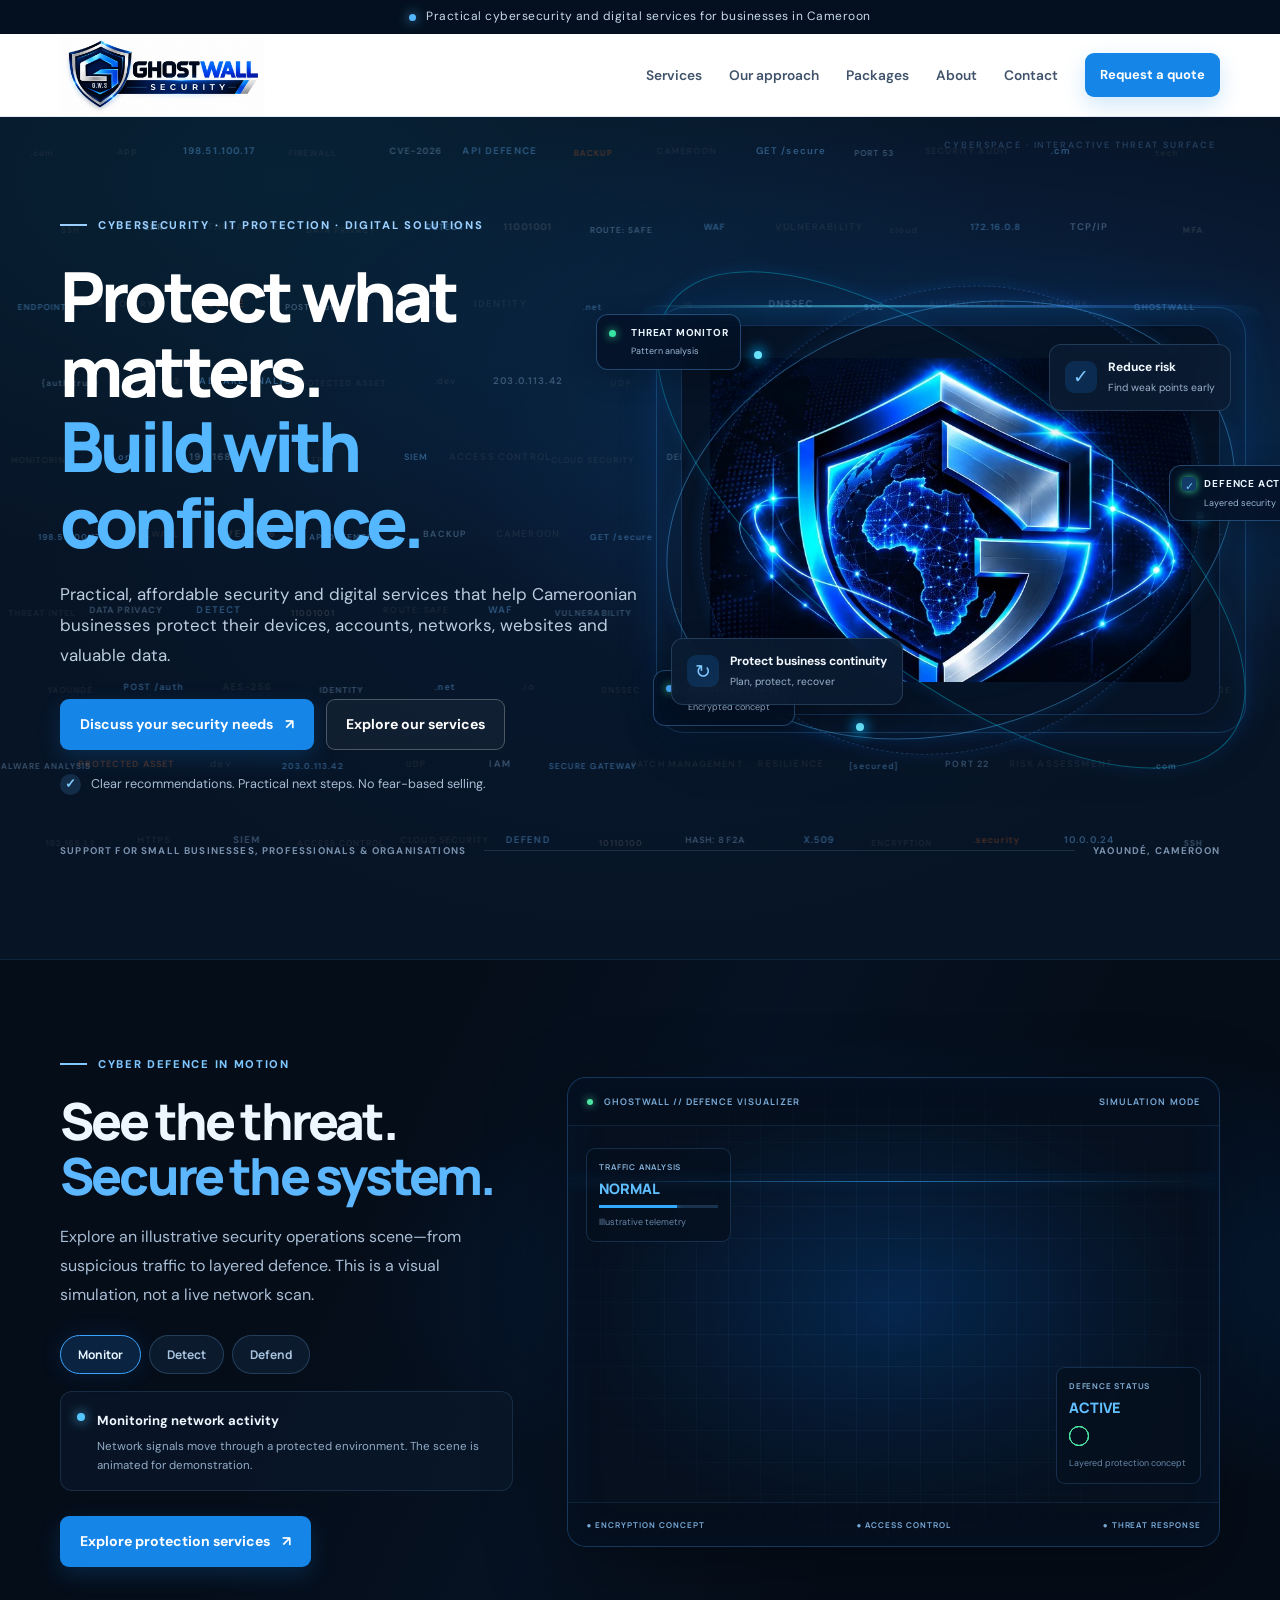
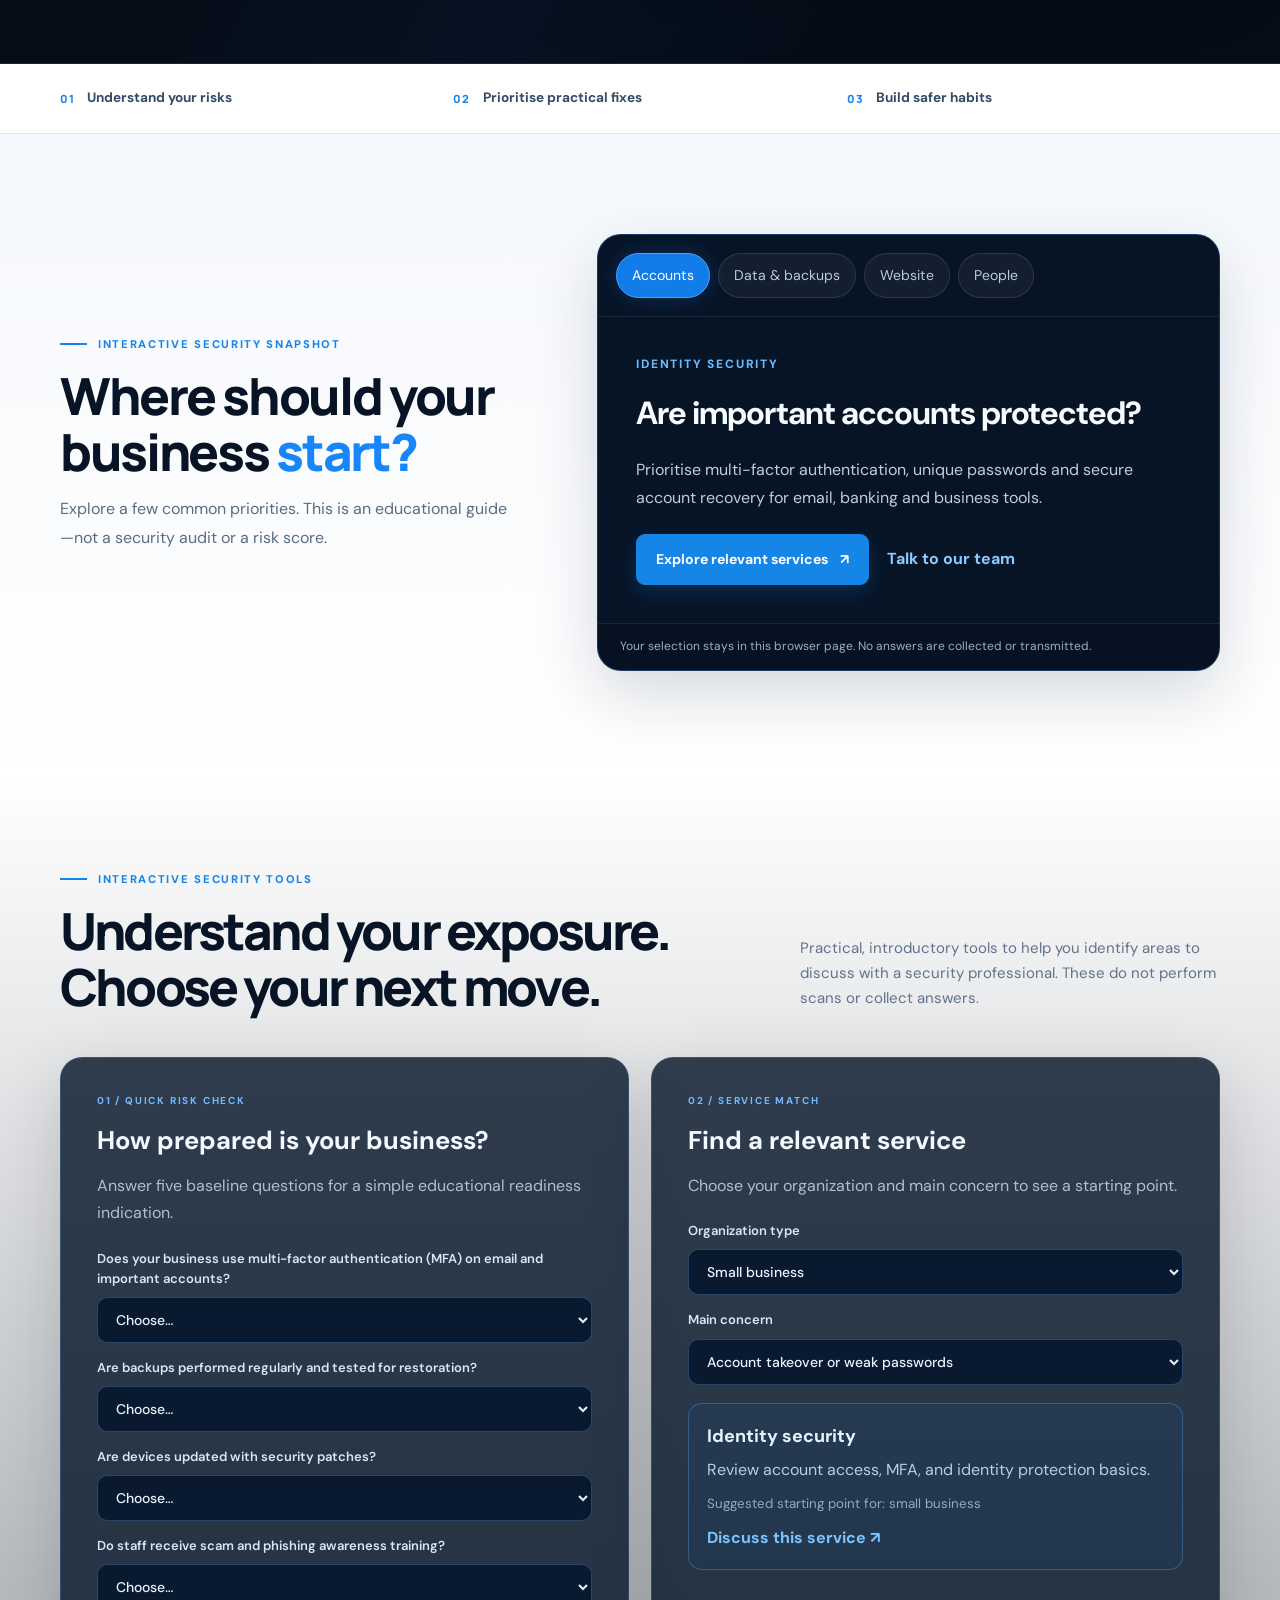
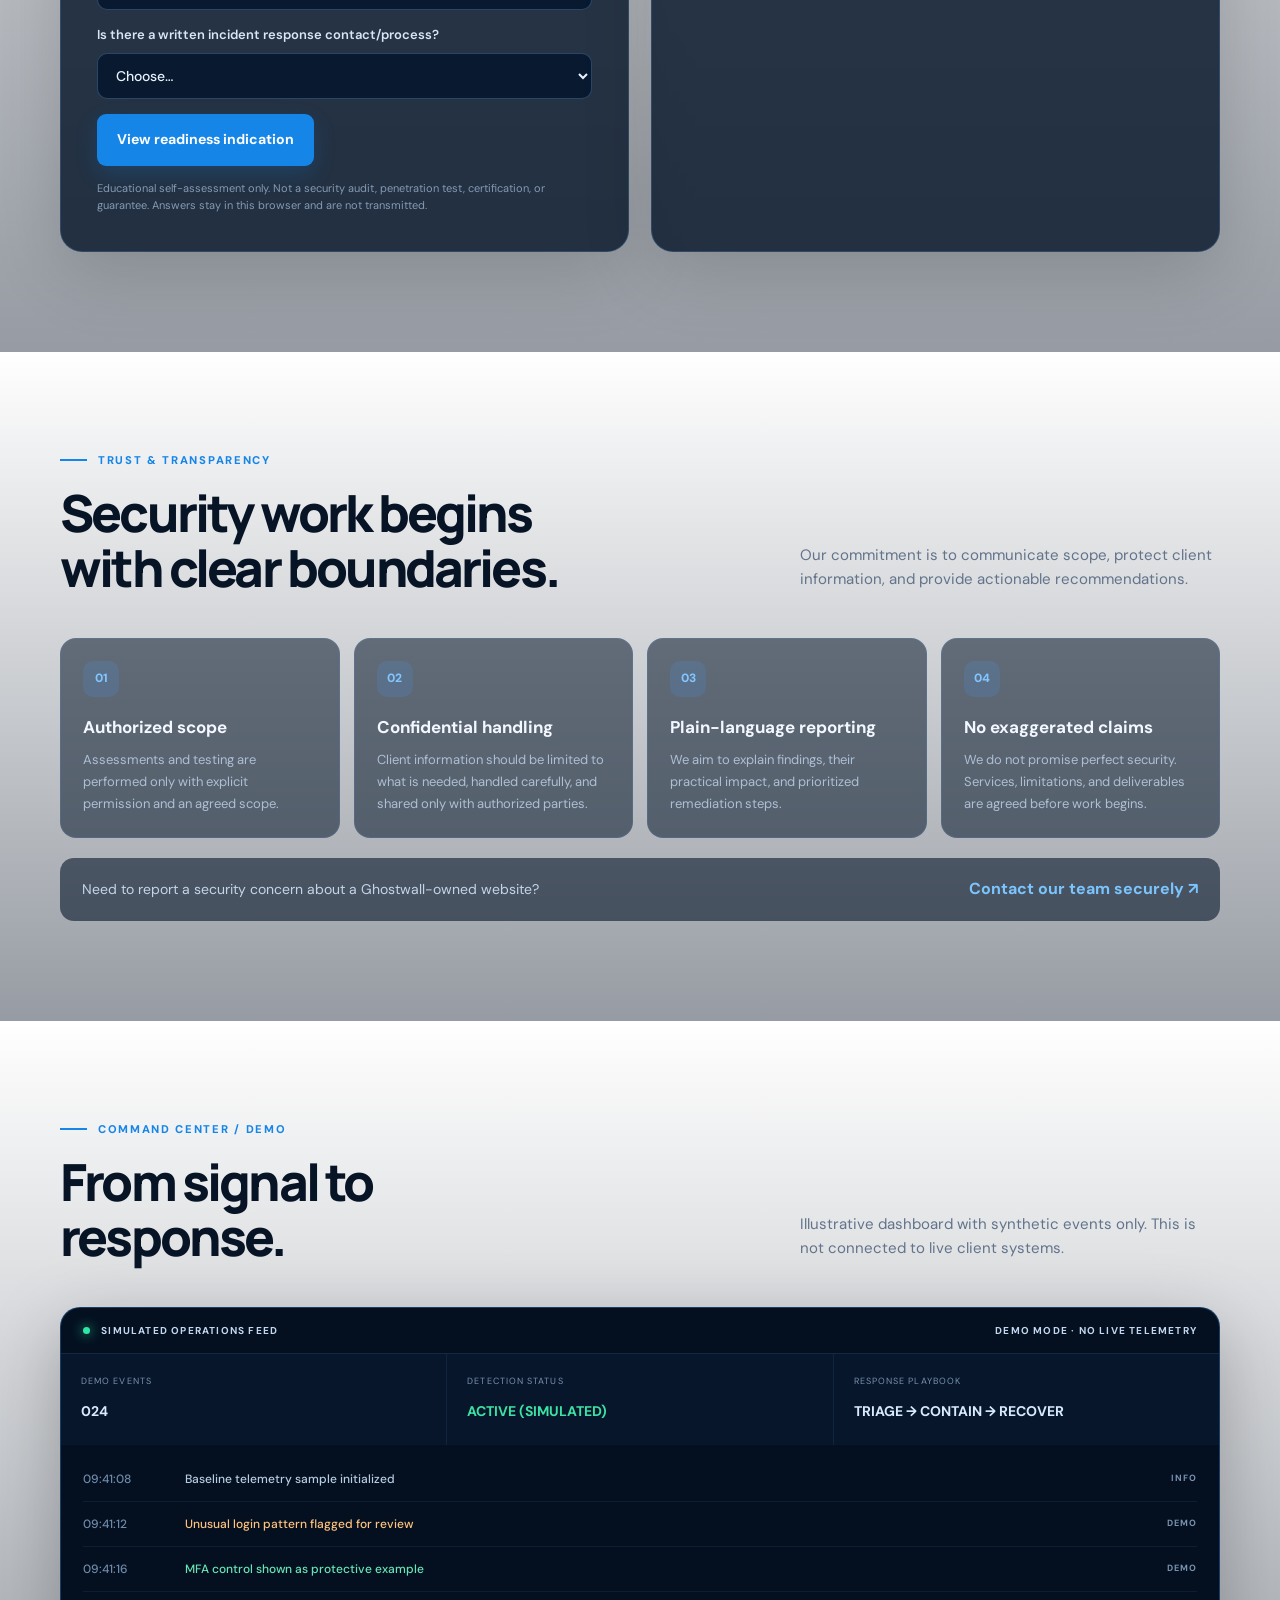
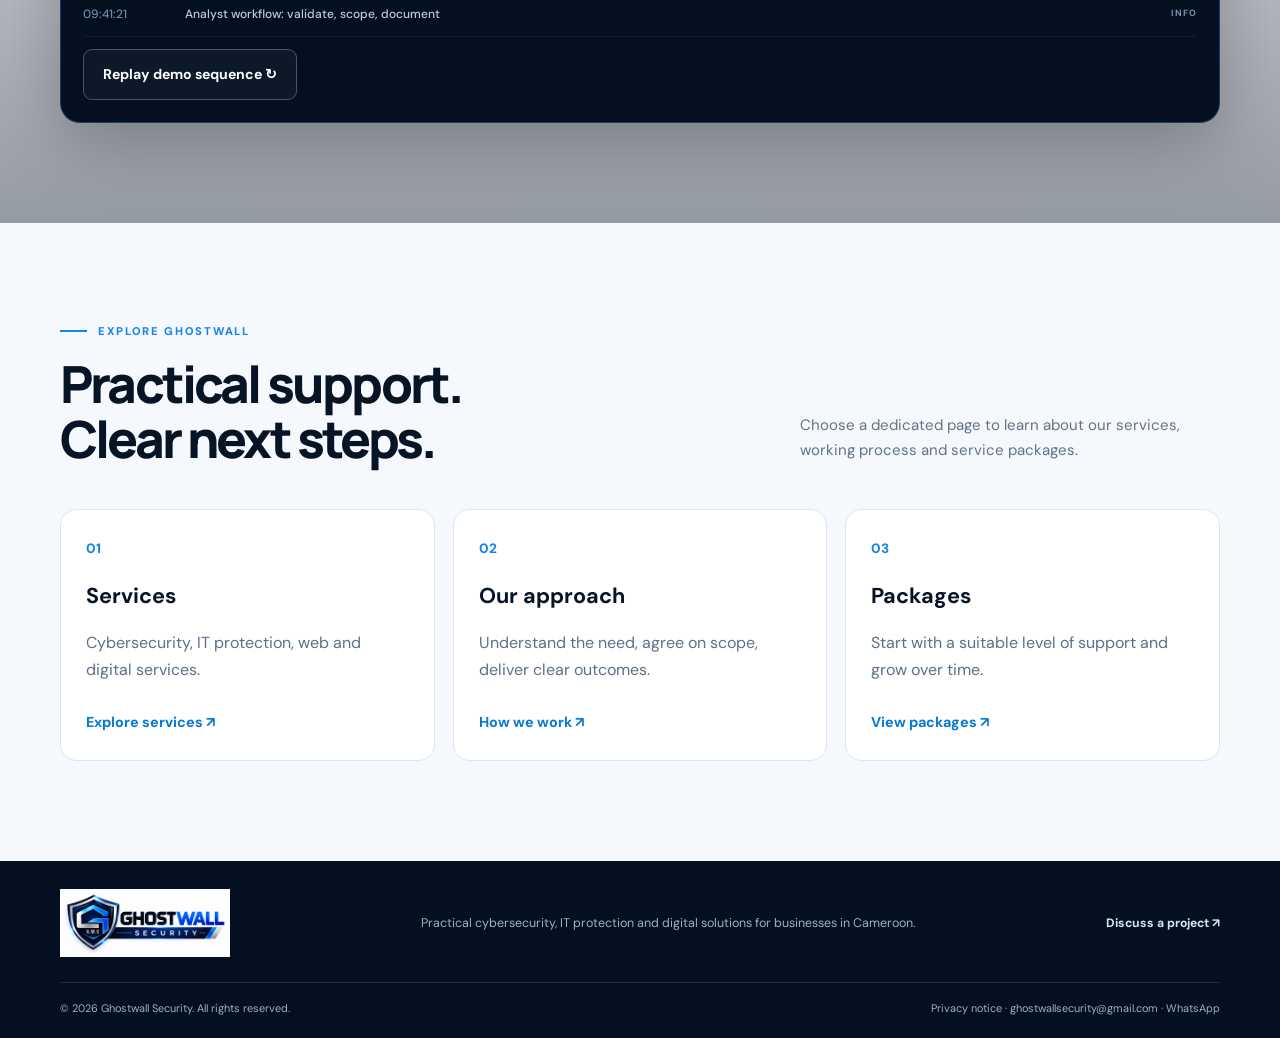
==== commit 865c06c7: "Initial Ghostwall Security website" ====
--- a/index.html
+++ b/index.html
@@ -1,263 +1,160 @@
+<!DOCTYPE html>
+<html lang="en"><head><meta charset="utf-8"/><meta content="width=device-width, initial-scale=1" name="viewport"/><meta content="#071426" name="theme-color"/><meta content="Ghostwall Security offers practical cybersecurity, IT protection, awareness training, website security reviews, backup and digital solutions for businesses in Cameroon." name="description"/><title>Ghostwall Security | Cybersecurity & Digital Solutions in Cameroon</title><link href="assets/ghostwall-logo.png" rel="icon" type="image/png"/><link href="https://fonts.googleapis.com" rel="preconnect"/><link crossorigin="" href="https://fonts.gstatic.com" rel="preconnect"/><link href="https://fonts.googleapis.com/css2?family=DM+Sans:wght@400;500;600;700&amp;family=Manrope:wght@400;500;600;700;800&amp;display=swap" rel="stylesheet"/><link href="styles.css" rel="stylesheet"/><meta property="og:title" content="Ghostwall Security | Cybersecurity & Digital Solutions in Cameroon"/><meta property="og:description" content="Ghostwall Security offers practical cybersecurity, IT protection, awareness training, website security reviews, backup and digital solutions for businesses in Cameroon."/><meta property="og:type" content="website"/></head><body><a class="skip-link" href="#main">Skip to content</a><div class="announcement"><span class="status-dot"></span><span>Practical cybersecurity and digital services for businesses in Cameroon</span></div>
+<header class="site-header"><nav aria-label="Main navigation" class="nav container">
+<a aria-label="Ghostwall Security home" class="brand" href="index.html"><img alt="Ghostwall Security official logo" class="company-logo" src="assets/ghostwall-logo.png"/></a>
+<button aria-controls="nav-links" aria-expanded="false" aria-label="Open navigation" class="menu-toggle"><span></span><span></span><span></span></button>
+<div class="nav-links" id="nav-links">
+<a href="services.html">Services</a><a href="approach.html">Our approach</a><a href="packages.html">Packages</a><a href="about.html">About</a><a href="contact.html">Contact</a>
+<a class="button button-small button-primary nav-cta" href="contact.html">Request a quote</a>
+</div></nav></header><main id="main"><section class="hero section" id="home">
+<div class="cursor-domain-field" id="cursor-domain-field" aria-hidden="true">
+<div class="domain-field-label">CYBERSPACE · INTERACTIVE THREAT SURFACE</div>
+<div class="domain-field-grid"></div>
+</div>
+<div class="hero-grid container">
+<div class="hero-copy">
+<div class="eyebrow"><span class="eyebrow-line"></span><span data-en="CYBERSECURITY · IT PROTECTION · DIGITAL SOLUTIONS" data-fr="CYBERSÉCURITÉ · PROTECTION INFORMATIQUE · SOLUTIONS NUMÉRIQUES">CYBERSECURITY · IT PROTECTION · DIGITAL SOLUTIONS</span></div>
+<h1 data-en="Protect what matters.&lt;br&gt;&lt;span&gt;Build with confidence.&lt;/span&gt;" data-fr="Protégez l’essentiel.&lt;br&gt;&lt;span&gt;Développez-vous en confiance.&lt;/span&gt;">Protect what matters.<br/><span>Build with confidence.</span></h1>
+<p class="hero-lede" data-en="Practical, affordable security and digital services that help Cameroonian businesses protect their devices, accounts, networks, websites and valuable data." data-fr="Des services de sécurité et des solutions numériques pratiques et accessibles pour aider les entreprises camerounaises à protéger leurs appareils, comptes, réseaux, sites web et données.">Practical, affordable security and digital services that help Cameroonian businesses protect their devices, accounts, networks, websites and valuable data.</p>
+<div class="hero-actions">
+<a class="button button-primary" data-en="Discuss your security needs" data-fr="Parlons de vos besoins" href="contact.html">Discuss your security needs <span aria-hidden="true">↗</span></a>
+<a class="button button-ghost" data-en="Explore our services" data-fr="Découvrir nos services" href="services.html">Explore our services</a>
+</div>
+<div class="hero-proof">
+<span class="proof-icon">✓</span>
+<span data-en="Clear recommendations. Practical next steps. No fear-based selling." data-fr="Des recommandations claires. Des actions concrètes. Pas de vente basée sur la peur.">Clear recommendations. Practical next steps. No fear-based selling.</span>
+</div>
+</div>
+<div aria-label="Ghostwall Security shield artwork" class="hero-visual hero-brand-visual">
+<div class="brand-image-frame shield-art-frame">
+<img alt="Ghostwall Security shield artwork with Africa network motif" class="company-shield-art" src="assets/ghostwall-shield-artwork.jpg"/>
+<div class="logo-live-overlay" aria-hidden="true">
+<div class="orbit orbit-one"></div><div class="orbit orbit-two"></div><div class="orbit orbit-three"></div>
+<span class="orbit-node node-a"></span><span class="orbit-node node-b"></span><span class="orbit-node node-c"></span>
+<div class="live-chip chip-threat"><i></i><b>THREAT MONITOR</b><small>Pattern analysis</small></div>
+<div class="live-chip chip-shield"><i>✓</i><b>DEFENCE ACTIVE</b><small>Layered security</small></div>
+<div class="live-chip chip-network"><i></i><b>NETWORK FLOW</b><small>Encrypted concept</small></div>
+<div class="logo-sweep"></div>
+</div>
+</div>
+<div class="float-card card-top"><span class="mini-icon">✓</span><div><strong>Reduce risk</strong><small>Find weak points early</small></div></div>
+<div class="float-card card-bottom"><span class="mini-icon">↻</span><div><strong>Protect business continuity</strong><small>Plan, protect, recover</small></div></div>
+</div>
+</div>
+<div class="hero-bottom container">
+<span data-en="SUPPORT FOR SMALL BUSINESSES, PROFESSIONALS &amp; ORGANISATIONS" data-fr="AU SERVICE DES PME, PROFESSIONNELS ET ORGANISATIONS">SUPPORT FOR SMALL BUSINESSES, PROFESSIONALS &amp; ORGANISATIONS</span>
+<span class="hero-bottom-line"></span>
+<span>YAOUNDÉ, CAMEROON</span>
+</div>
+</section>
+<section class="cinematic-section" id="cyber-defense">
+  <div class="container cinematic-layout">
+    <div class="cinematic-copy">
+      <div class="eyebrow"><span class="eyebrow-line"></span><span>CYBER DEFENCE IN MOTION</span></div>
+      <h2>See the threat.<br><span>Secure the system.</span></h2>
+      <p>Explore an illustrative security operations scene—from suspicious traffic to layered defence. This is a visual simulation, not a live network scan.</p>
+      <div class="cinematic-controls" role="group" aria-label="Cyber defence animation controls">
+        <button class="scene-control is-active" data-scene="monitor" type="button">Monitor</button>
+        <button class="scene-control" data-scene="detect" type="button">Detect</button>
+        <button class="scene-control" data-scene="defend" type="button">Defend</button>
+      </div>
+      <div class="scene-caption" aria-live="polite"><span class="scene-status-dot"></span><div><strong id="scene-title">Monitoring network activity</strong><p id="scene-description">Network signals move through a protected environment. The scene is animated for demonstration.</p></div></div>
+      <a class="button button-primary" href="services.html">Explore protection services <span aria-hidden="true">↗</span></a>
+    </div>
+    <div class="cyber-scene" data-scene-state="monitor" aria-label="Animated illustrative cybersecurity scene">
+      <div class="scene-topbar"><span><i class="scene-live-dot"></i> GHOSTWALL // DEFENCE VISUALIZER</span><span>SIMULATION MODE</span></div>
+      <canvas id="cyber-canvas" aria-hidden="true"></canvas>
+      <div class="scene-hud hud-left"><span>TRAFFIC ANALYSIS</span><b id="traffic-value">NORMAL</b><div class="hud-meter"><i></i></div><small>Illustrative telemetry</small></div>
+      <div class="scene-hud hud-right"><span>DEFENCE STATUS</span><b id="defense-value">ACTIVE</b><div class="defense-rings"><span></span><span></span><span></span></div><small>Layered protection concept</small></div>
+      <div class="scene-bottomline"><span>● ENCRYPTION CONCEPT</span><span>● ACCESS CONTROL</span><span>● THREAT RESPONSE</span></div>
+      <div class="scene-scanline"></div>
+    </div>
+  </div>
+</section>
+<section class="trust-strip">
+<div class="container trust-inner">
+<div><span class="trust-number">01</span><span data-en="Understand your risks" data-fr="Comprendre vos risques">Understand your risks</span></div>
+<div><span class="trust-number">02</span><span data-en="Prioritise practical fixes" data-fr="Prioriser les solutions">Prioritise practical fixes</span></div>
+<div><span class="trust-number">03</span><span data-en="Build safer habits" data-fr="Adopter de meilleurs réflexes">Build safer habits</span></div>
+</div>
+</section>
+<section class="section readiness-section" id="readiness">
+  <div class="container readiness-wrap">
+    <div class="readiness-intro">
+      <div class="eyebrow"><span class="eyebrow-line"></span><span>INTERACTIVE SECURITY SNAPSHOT</span></div>
+      <h2>Where should your business <span>start?</span></h2>
+      <p>Explore a few common priorities. This is an educational guide—not a security audit or a risk score.</p>
+    </div>
+    <div class="readiness-panel" data-reveal>
+      <div class="readiness-tabs" role="tablist" aria-label="Security priorities">
+        <button class="readiness-tab is-active" role="tab" aria-selected="true" data-topic="accounts">Accounts</button>
+        <button class="readiness-tab" role="tab" aria-selected="false" data-topic="data">Data & backups</button>
+        <button class="readiness-tab" role="tab" aria-selected="false" data-topic="website">Website</button>
+        <button class="readiness-tab" role="tab" aria-selected="false" data-topic="people">People</button>
+      </div>
+      <div class="readiness-content" aria-live="polite">
+        <span class="readiness-kicker" id="readiness-kicker">IDENTITY SECURITY</span>
+        <h3 id="readiness-title">Are important accounts protected?</h3>
+        <p id="readiness-description">Prioritise multi-factor authentication, unique passwords and secure account recovery for email, banking and business tools.</p>
+        <div class="readiness-actions"><a class="button button-primary" href="services.html">Explore relevant services <span aria-hidden="true">↗</span></a><a class="text-link" href="contact.html">Talk to our team</a></div>
+      </div>
+      <div class="readiness-footnote">Your selection stays in this browser page. No answers are collected or transmitted.</div>
+    </div>
+  </div>
+</section>
 
-<!DOCTYPE html>
-<html lang="en">
-<head>
-  <meta charset="utf-8">
-  <meta name="viewport" content="width=device-width, initial-scale=1">
-  <meta name="theme-color" content="#071426">
-  <meta name="description" content="Ghostwall Security provides practical cybersecurity, IT protection, website security reviews, backup solutions, digital services and staff awareness training for businesses in Cameroon.">
-  <title>Ghostwall Security | Cybersecurity &amp; Digital Solutions in Cameroon</title>
-  <link rel="icon" href="assets/ghostwall-logo.png" type="image/png">
-  <link rel="preconnect" href="https://fonts.googleapis.com">
-  <link rel="preconnect" href="https://fonts.gstatic.com" crossorigin>
-  <link href="https://fonts.googleapis.com/css2?family=DM+Sans:wght@400;500;600;700&amp;family=Manrope:wght@400;500;600;700;800&amp;display=swap" rel="stylesheet">
-  <link rel="stylesheet" href="styles.css">
-</head>
-<body>
-  <a class="skip-link" href="#main">Skip to content</a>
-
-  <div class="announcement">
-    <span class="status-dot"></span>
-    <span data-en="Practical cybersecurity and digital services for businesses in Cameroon"
-          data-fr="Des services pratiques de cybersécurité et des solutions numériques pour les entreprises au Cameroun">
-      Practical cybersecurity and digital services for businesses in Cameroon
-    </span>
-  </div>
-
-  <header class="site-header">
-    <nav class="nav container" aria-label="Main navigation">
-      <a class="brand" href="index.html" aria-label="Ghostwall Security home">
-        <img class="company-logo" src="assets/ghostwall-logo.png" alt="Ghostwall Security official logo">
-      </a>
-
-      <button class="menu-toggle"
-              aria-controls="nav-links"
-              aria-expanded="false"
-              aria-label="Open navigation"
-              type="button">
-        <span></span><span></span><span></span>
-      </button>
-
-      <div class="nav-links" id="nav-links">
-        <a href="services.html" data-en="Services" data-fr="Services">Services</a>
-        <a href="approach.html" data-en="Our approach" data-fr="Notre approche">Our approach</a>
-        <a href="packages.html" data-en="Packages" data-fr="Forfaits">Packages</a>
-        <a href="about.html" data-en="About" data-fr="À propos">About</a>
-        <a href="contact.html" data-en="Contact" data-fr="Contact">Contact</a>
-
-        <button type="button"
-                class="language-toggle"
-                id="language-toggle"
-                aria-label="Switch language to French"
-                aria-pressed="false"
-                title="Switch language">
-          FR
-        </button>
-
-        <a class="button button-small button-primary nav-cta"
-           href="contact.html"
-           data-en="Request a quote"
-           data-fr="Demander un devis">
-          Request a quote
-        </a>
-      </div>
-    </nav>
-  </header>
-
-  <main id="main">
-    <section class="hero section" id="home">
-      <div class="hero-grid container">
-        <div class="hero-copy">
-          <div class="eyebrow">
-            <span class="eyebrow-line"></span>
-            <span data-en="CYBERSECURITY · IT PROTECTION · DIGITAL SOLUTIONS"
-                  data-fr="CYBERSÉCURITÉ · PROTECTION INFORMATIQUE · SOLUTIONS NUMÉRIQUES">
-              CYBERSECURITY · IT PROTECTION · DIGITAL SOLUTIONS
-            </span>
-          </div>
-
-          <h1 data-en="Protect your business.&lt;br&gt;&lt;span&gt;Secure your digital future.&lt;/span&gt;"
-              data-fr="Protégez votre entreprise.&lt;br&gt;&lt;span&gt;Sécurisez votre avenir numérique.&lt;/span&gt;">
-            Protect your business.<br>
-            <span>Secure your digital future.</span>
-          </h1>
-
-          <p class="hero-lede"
-             data-en="Practical cybersecurity, IT support and digital solutions for businesses, schools and individuals across Cameroon."
-             data-fr="Des services pratiques de cybersécurité, d’assistance informatique et des solutions numériques pour les entreprises, les établissements scolaires et les particuliers au Cameroun.">
-            Practical cybersecurity, IT support and digital solutions for businesses, schools and individuals across Cameroon.
-          </p>
-
-          <div class="hero-actions">
-            <a class="button button-primary"
-               href="contact.html"
-               data-en="Request a free discussion"
-               data-fr="Discutons de vos besoins">
-              Request a free discussion <span aria-hidden="true">↗</span>
-            </a>
-
-            <a class="button button-ghost"
-               href="services.html"
-               data-en="Explore our services"
-               data-fr="Découvrir nos services">
-              Explore our services
-            </a>
-          </div>
-
-          <div class="hero-proof">
-            <span class="proof-icon">✓</span>
-            <span data-en="Clear recommendations. Practical next steps. No fear-based selling."
-                  data-fr="Des recommandations claires. Des actions concrètes. Pas de vente basée sur la peur.">
-              Clear recommendations. Practical next steps. No fear-based selling.
-            </span>
-          </div>
-        </div>
-
-        <div class="hero-visual hero-brand-visual" aria-label="Ghostwall Security shield artwork">
-          <div class="brand-image-frame shield-art-frame">
-            <img class="company-shield-art"
-                 src="assets/ghostwall-shield-artwork.jpg"
-                 alt="Ghostwall Security shield artwork with Africa network motif">
-          </div>
-
-          <div class="float-card card-top">
-            <span class="mini-icon">✓</span>
-            <div>
-              <strong data-en="Reduce risk" data-fr="Réduire les risques">Reduce risk</strong>
-              <small data-en="Find weak points early" data-fr="Identifier les failles tôt">Find weak points early</small>
-            </div>
-          </div>
-
-          <div class="float-card card-bottom">
-            <span class="mini-icon">↻</span>
-            <div>
-              <strong data-en="Protect business continuity" data-fr="Protéger la continuité des activités">Protect business continuity</strong>
-              <small data-en="Plan, protect, recover" data-fr="Planifier, protéger, récupérer">Plan, protect, recover</small>
-            </div>
-          </div>
-        </div>
-      </div>
-
-      <div class="hero-bottom container">
-        <span data-en="SUPPORT FOR SMALL BUSINESSES, PROFESSIONALS &amp; ORGANISATIONS"
-              data-fr="AU SERVICE DES PME, PROFESSIONNELS ET ORGANISATIONS">
-          SUPPORT FOR SMALL BUSINESSES, PROFESSIONALS &amp; ORGANISATIONS
-        </span>
-        <span class="hero-bottom-line"></span>
-        <span data-en="YAOUNDÉ, CAMEROON" data-fr="YAOUNDÉ, CAMEROUN">YAOUNDÉ, CAMEROON</span>
-      </div>
-    </section>
-
-    <section class="trust-strip">
-      <div class="container trust-inner">
-        <div>
-          <span class="trust-number">01</span>
-          <span data-en="Understand your risks" data-fr="Comprendre vos risques">Understand your risks</span>
-        </div>
-        <div>
-          <span class="trust-number">02</span>
-          <span data-en="Prioritise practical fixes" data-fr="Prioriser les solutions">Prioritise practical fixes</span>
-        </div>
-        <div>
-          <span class="trust-number">03</span>
-          <span data-en="Build safer habits" data-fr="Adopter de meilleurs réflexes">Build safer habits</span>
-        </div>
-      </div>
-    </section>
-
-    <section class="section home-shortcuts">
-      <div class="container">
-        <div class="section-heading">
-          <div>
-            <div class="eyebrow">
-              <span class="eyebrow-line"></span>
-              <span data-en="EXPLORE GHOSTWALL" data-fr="DÉCOUVRIR GHOSTWALL">EXPLORE GHOSTWALL</span>
-            </div>
-            <h2 data-en="Practical support.&lt;br&gt;Clear next steps."
-                data-fr="Un accompagnement pratique.&lt;br&gt;Des étapes claires.">
-              Practical support.<br>Clear next steps.
-            </h2>
-          </div>
-
-          <p data-en="Choose a dedicated page to learn about our services, working process and service packages."
-             data-fr="Consultez nos pages pour découvrir nos services, notre méthode de travail et nos forfaits.">
-            Choose a dedicated page to learn about our services, working process and service packages.
-          </p>
-        </div>
-
-        <div class="shortcut-grid">
-          <a class="shortcut-card" href="services.html">
-            <span>01</span>
-            <h3 data-en="Services" data-fr="Services">Services</h3>
-            <p data-en="Cybersecurity, IT protection, web and digital services."
-               data-fr="Cybersécurité, protection informatique, services web et numériques.">
-              Cybersecurity, IT protection, web and digital services.
-            </p>
-            <b data-en="Explore services ↗" data-fr="Découvrir les services ↗">Explore services ↗</b>
-          </a>
-
-          <a class="shortcut-card" href="approach.html">
-            <span>02</span>
-            <h3 data-en="Our approach" data-fr="Notre approche">Our approach</h3>
-            <p data-en="Understand the need, agree on scope, deliver clear outcomes."
-               data-fr="Comprendre le besoin, définir le périmètre et fournir des résultats clairs.">
-              Understand the need, agree on scope, deliver clear outcomes.
-            </p>
-            <b data-en="How we work ↗" data-fr="Notre méthode ↗">How we work ↗</b>
-          </a>
-
-          <a class="shortcut-card" href="packages.html">
-            <span>03</span>
-            <h3 data-en="Packages" data-fr="Forfaits">Packages</h3>
-            <p data-en="Start with a suitable level of support and grow over time."
-               data-fr="Choisissez un niveau d’accompagnement adapté et évoluez progressivement.">
-              Start with a suitable level of support and grow over time.
-            </p>
-            <b data-en="View packages ↗" data-fr="Voir les forfaits ↗">View packages ↗</b>
-          </a>
-        </div>
-      </div>
-    </section>
-  </main>
-
-  <footer class="site-footer">
-    <div class="container footer-top">
-      <a class="brand footer-brand" href="index.html" aria-label="Ghostwall Security home">
-        <img class="company-logo footer-company-logo"
-             src="assets/ghostwall-logo.png"
-             alt="Ghostwall Security official logo">
-      </a>
-
-      <p data-en="Practical cybersecurity, IT protection and digital solutions for businesses in Cameroon."
-         data-fr="Des services pratiques de cybersécurité, de protection informatique et des solutions numériques pour les entreprises au Cameroun.">
-        Practical cybersecurity, IT protection and digital solutions for businesses in Cameroon.
-      </p>
-
-      <a class="back-top"
-         href="contact.html"
-         data-en="Discuss a project ↗"
-         data-fr="Parlons de votre projet ↗">
-        Discuss a project ↗
-      </a>
-    </div>
-
-    <div class="container footer-bottom">
-      <span>
-        © <span id="year"></span>
-        <span data-en="Ghostwall Security. All rights reserved."
-              data-fr="Ghostwall Security. Tous droits réservés.">
-          Ghostwall Security. All rights reserved.
-        </span>
-      </span>
-
-      <span>
-        <a href="privacy.html" data-en="Privacy notice" data-fr="Confidentialité">Privacy notice</a>
-        · <a href="mailto:ghostwallsecurity@gmail.com">ghostwallsecurity@gmail.com</a>
-        · <a href="https://wa.me/237680830228">WhatsApp</a>
-      </span>
-    </div>
-  </footer>
-
-  <script src="script.js"></script>
-</body>
-</html>
+<section class="section gw-upgrade" id="interactive-tools">
+<div class="container">
+<div class="section-heading"><div><div class="eyebrow"><span class="eyebrow-line"></span><span>INTERACTIVE SECURITY TOOLS</span></div><h2>Understand your exposure.<br/><span>Choose your next move.</span></h2></div><p>Practical, introductory tools to help you identify areas to discuss with a security professional. These do not perform scans or collect answers.</p></div>
+<div class="gw-tools-grid">
+<article class="gw-tool-card" id="risk-check">
+<div class="gw-tool-kicker">01 / QUICK RISK CHECK</div><h3>How prepared is your business?</h3><p class="gw-tool-intro">Answer five baseline questions for a simple educational readiness indication.</p>
+<form id="gw-risk-form">
+<label class="gw-question">Does your business use multi-factor authentication (MFA) on email and important accounts?
+<select name="mfa" required><option value="">Choose…</option><option value="2">Yes, consistently</option><option value="1">Some accounts</option><option value="0">No / unsure</option></select></label>
+<label class="gw-question">Are backups performed regularly and tested for restoration?
+<select name="backup" required><option value="">Choose…</option><option value="2">Regularly, and restoration tested</option><option value="1">Backups exist, not tested</option><option value="0">No / unsure</option></select></label>
+<label class="gw-question">Are devices updated with security patches?
+<select name="patch" required><option value="">Choose…</option><option value="2">Managed updates</option><option value="1">Occasional updates</option><option value="0">Rarely / unsure</option></select></label>
+<label class="gw-question">Do staff receive scam and phishing awareness training?
+<select name="training" required><option value="">Choose…</option><option value="2">Periodic training</option><option value="1">Informal reminders</option><option value="0">No / unsure</option></select></label>
+<label class="gw-question">Is there a written incident response contact/process?
+<select name="incident" required><option value="">Choose…</option><option value="2">Documented and known</option><option value="1">Informal process</option><option value="0">No / unsure</option></select></label>
+<button class="button button-primary" type="submit">View readiness indication</button>
+<div class="gw-result" id="gw-risk-result" role="status" aria-live="polite" hidden></div>
+<p class="gw-disclaimer">Educational self-assessment only. Not a security audit, penetration test, certification, or guarantee. Answers stay in this browser and are not transmitted.</p>
+</form></article>
+<article class="gw-tool-card gw-selector" id="service-selector">
+<div class="gw-tool-kicker">02 / SERVICE MATCH</div><h3>Find a relevant service</h3><p class="gw-tool-intro">Choose your organization and main concern to see a starting point.</p>
+<label class="gw-question">Organization type<select id="gw-org"><option value="small business">Small business</option><option value="school">School / university</option><option value="professional">Independent professional</option><option value="individual">Individual / household</option></select></label>
+<label class="gw-question">Main concern<select id="gw-concern"><option value="accounts">Account takeover or weak passwords</option><option value="website">Website security or suspicious activity</option><option value="backup">Data loss or backup readiness</option><option value="network">Network and device protection</option><option value="fraud">Mobile Money / payment fraud</option><option value="staff">Staff awareness and phishing</option><option value="incident">An active security incident</option></select></label>
+<div class="gw-match-result" id="gw-service-match" aria-live="polite"><strong>Identity security</strong><p>Review account access, MFA, and identity protection basics.</p><a href="contact.html">Discuss this service ↗</a></div>
+</article>
+</div>
+</div>
+</section>
+<section class="section gw-trust" id="trust-center"><div class="container">
+<div class="section-heading"><div><div class="eyebrow"><span class="eyebrow-line"></span><span>TRUST & TRANSPARENCY</span></div><h2>Security work begins<br/><span>with clear boundaries.</span></h2></div><p>Our commitment is to communicate scope, protect client information, and provide actionable recommendations.</p></div>
+<div class="gw-trust-grid">
+<div class="gw-trust-item"><span class="gw-trust-icon">01</span><h3>Authorized scope</h3><p>Assessments and testing are performed only with explicit permission and an agreed scope.</p></div>
+<div class="gw-trust-item"><span class="gw-trust-icon">02</span><h3>Confidential handling</h3><p>Client information should be limited to what is needed, handled carefully, and shared only with authorized parties.</p></div>
+<div class="gw-trust-item"><span class="gw-trust-icon">03</span><h3>Plain-language reporting</h3><p>We aim to explain findings, their practical impact, and prioritized remediation steps.</p></div>
+<div class="gw-trust-item"><span class="gw-trust-icon">04</span><h3>No exaggerated claims</h3><p>We do not promise perfect security. Services, limitations, and deliverables are agreed before work begins.</p></div>
+</div><div class="gw-trust-cta"><p>Need to report a security concern about a Ghostwall-owned website?</p><a href="mailto:ghostwallsecurity@gmail.com?subject=Responsible%20Disclosure">Contact our team securely ↗</a></div>
+</div></section>
+<section class="section gw-soc-demo" id="soc-demo"><div class="container">
+<div class="section-heading"><div><div class="eyebrow"><span class="eyebrow-line"></span><span>COMMAND CENTER / DEMO</span></div><h2>From signal to<br/><span>response.</span></h2></div><p>Illustrative dashboard with synthetic events only. This is not connected to live client systems.</p></div>
+<div class="gw-soc-panel"><div class="gw-soc-top"><div><span class="gw-live-indicator"></span> SIMULATED OPERATIONS FEED</div><span>DEMO MODE · NO LIVE TELEMETRY</span></div>
+<div class="gw-soc-metrics"><div><small>DEMO EVENTS</small><strong id="gw-event-count">024</strong></div><div><small>DETECTION STATUS</small><strong class="gw-soc-green">ACTIVE (SIMULATED)</strong></div><div><small>RESPONSE PLAYBOOK</small><strong>TRIAGE → CONTAIN → RECOVER</strong></div></div>
+<div class="gw-soc-log" id="gw-soc-log" aria-live="polite"><div><time>09:41:08</time><span class="gw-log-neutral">Baseline telemetry sample initialized</span><b>INFO</b></div><div><time>09:41:12</time><span class="gw-log-warn">Unusual login pattern flagged for review</span><b>DEMO</b></div><div><time>09:41:16</time><span class="gw-log-safe">MFA control shown as protective example</span><b>DEMO</b></div><div><time>09:41:21</time><span class="gw-log-neutral">Analyst workflow: validate, scope, document</span><b>INFO</b></div></div>
+<button class="button button-ghost" id="gw-replay-demo" type="button">Replay demo sequence ↻</button></div>
+</div></section>
+<section class="section home-shortcuts"><div class="container"><div class="section-heading"><div><div class="eyebrow"><span class="eyebrow-line"></span><span>EXPLORE GHOSTWALL</span></div><h2>Practical support.<br/>Clear next steps.</h2></div><p>Choose a dedicated page to learn about our services, working process and service packages.</p></div><div class="shortcut-grid">
+<a class="shortcut-card" href="services.html"><span>01</span><h3>Services</h3><p>Cybersecurity, IT protection, web and digital services.</p><b>Explore services ↗</b></a>
+<a class="shortcut-card" href="approach.html"><span>02</span><h3>Our approach</h3><p>Understand the need, agree on scope, deliver clear outcomes.</p><b>How we work ↗</b></a>
+<a class="shortcut-card" href="packages.html"><span>03</span><h3>Packages</h3><p>Start with a suitable level of support and grow over time.</p><b>View packages ↗</b></a>
+</div></div></section></main><footer class="site-footer"><div class="container footer-top">
+<a aria-label="Ghostwall Security home" class="brand footer-brand" href="index.html"><img alt="Ghostwall Security official logo" class="company-logo footer-company-logo" src="assets/ghostwall-logo.png"/></a>
+<p>Practical cybersecurity, IT protection and digital solutions for businesses in Cameroon.</p>
+<a class="back-top" href="contact.html">Discuss a project ↗</a></div>
+<div class="container footer-bottom"><span>© <span id="year"></span> Ghostwall Security. All rights reserved.</span><span><a href="privacy.html">Privacy notice</a> · <a href="mailto:ghostwallsecurity@gmail.com">ghostwallsecurity@gmail.com</a> · <a href="https://wa.me/237680830228">WhatsApp</a></span></div></footer><script src="script.js"></script></body></html>
--- a/styles.css
+++ b/styles.css
@@ -210,171 +210,179 @@
 }
 
 
-/* Final visual fit: never crop the shield artwork or the supplied wordmark. */
-.brand img.company-logo,
-.footer-brand img.company-logo {
-  display:block;
-  width: clamp(150px, 17vw, 245px);
-  max-width: 100%;
-  height:auto !important;
-  aspect-ratio:auto;
-  object-fit:contain !important;
-  object-position:center;
-  filter:none !important;
-}
-.hero-brand-visual {
-  overflow:visible;
-}
-.hero-brand-visual .brand-image-frame.shield-art-frame {
-  width:100%;
-  min-height:0;
-  aspect-ratio: 1 / 1;
-  box-sizing:border-box;
-  padding:clamp(18px,3vw,38px);
-  display:flex;
-  align-items:center;
-  justify-content:center;
-  overflow:hidden;
-  background:
-    radial-gradient(ellipse at center, rgba(0,118,255,.17), transparent 67%),
-    #061326;
-  border:1px solid rgba(89,177,255,.24);
-  border-radius:28px;
-}
-.hero-brand-visual img.company-shield-art {
-  display:block;
-  width:100% !important;
-  max-width:100%;
-  height:100% !important;
-  max-height:100%;
-  object-fit:contain !important;
-  object-position:center;
-  border-radius:0;
-  filter:none !important;
-}
-.about-mark.about-shield-art {
-  min-height:0;
-  aspect-ratio: 1 / 1;
-  box-sizing:border-box;
-  padding:clamp(18px,3vw,38px);
-  display:flex;
-  align-items:center;
-  justify-content:center;
-  overflow:hidden;
-  background:
-    radial-gradient(ellipse at center, rgba(0,118,255,.17), transparent 67%),
-    #061326;
-}
-.about-mark img.about-company-shield {
-  position:relative;
-  display:block;
-  width:100% !important;
-  max-width:100%;
-  height:100% !important;
-  max-height:100%;
-  object-fit:contain !important;
-  object-position:center;
-  border-radius:0;
-  filter:none !important;
-}
-@media(max-width:560px) {
-  .brand img.company-logo { width:clamp(132px, 38vw, 165px); }
-  .footer-brand img.company-logo { width:155px; }
-  .hero-brand-visual .brand-image-frame.shield-art-frame,
-  .about-mark.about-shield-art {
-    padding:16px;
-    border-radius:20px;
-  }
-}
-
-/* ===== Contact form: privacy consent ===== */
-.privacy-consent {
-  display: flex;
-  align-items: flex-start;
-  flex-wrap: wrap;
-  gap: 8px;
-  margin: 18px 0;
-  color: #b8c7d9;
-  font-size: 13px;
-  line-height: 1.7;
-}
-
-.privacy-consent input[type="checkbox"] {
-  flex: 0 0 auto;
-  width: 17px;
-  height: 17px;
-  margin: 3px 0 0;
-  accent-color: #168cff;
-  cursor: pointer;
-}
-
-.privacy-consent span {
-  flex: 1 1 220px;
-}
-
-.privacy-consent a {
-  color: #55b5ff;
-  text-decoration: underline;
-  text-underline-offset: 3px;
-}
-
-.privacy-consent a:hover {
-  color: #ffffff;
-}
-
-/* ===== Contact form: submit button ===== */
-.form-submit {
-  min-height: 48px;
-  cursor: pointer;
-  transition: transform 0.2s ease, box-shadow 0.2s ease,
-    opacity 0.2s ease;
-}
-
-.form-submit:hover {
-  transform: translateY(-2px);
-}
-
-.form-submit:focus-visible,
-.privacy-consent input:focus-visible {
-  outline: 2px solid #55b5ff;
-  outline-offset: 4px;
-}
-
-.form-submit:disabled {
-  cursor: not-allowed;
-  opacity: 0.65;
-  transform: none;
-}
-
-/* ===== Contact form: status messages ===== */
-.form-note {
-  margin-top: 16px;
-  font-size: 13px;
-  line-height: 1.7;
-  color: #b8c7d9;
-}
-
-.form-note.is-success {
-  color: #65e6a5;
-}
-
-.form-note.is-error {
-  color: #ff9292;
-}
-
-/* ===== Contact form: mobile layout ===== */
-@media (max-width: 600px) {
-  .form-actions {
-    display: flex;
-    flex-direction: column;
-    gap: 12px;
-  }
-
-  .form-actions .form-submit {
-    width: 100%;
-  }
-
-  .privacy-consent {
-    font-size: 12px;
-  }
-}
+/* V4 premium motion system: restrained, accessible and performance-conscious. */
+:root { --motion-ease: cubic-bezier(.2,.75,.25,1); }
+body { overflow-x: clip; }
+.hero { position: relative; isolation: isolate; }
+.hero::before {
+  content:""; position:absolute; inset:-8% -5% auto; height:85%; z-index:-1; pointer-events:none;
+  background: radial-gradient(ellipse at 72% 45%, rgba(20,126,255,.13), transparent 52%),
+              radial-gradient(ellipse at 25% 18%, rgba(0,213,255,.07), transparent 48%);
+  animation: hero-atmosphere 11s ease-in-out infinite alternate;
+}
+@keyframes hero-atmosphere { from { transform:translate3d(-1%,0,0) scale(.98); opacity:.65; } to { transform:translate3d(1.5%,1%,0) scale(1.04); opacity:1; } }
+.hero-brand-visual .shield-art-frame { position:relative; isolation:isolate; }
+.hero-brand-visual .shield-art-frame::before {
+ content:""; position:absolute; inset:12%; border-radius:50%; z-index:-1;
+ background:radial-gradient(circle, rgba(0,140,255,.30), transparent 68%);
+ filter:blur(22px); animation:shield-pulse 4.8s ease-in-out infinite;
+}
+@keyframes shield-pulse { 0%,100% { opacity:.5; transform:scale(.92); } 50% { opacity:1; transform:scale(1.08); } }
+.company-shield-art { transition:transform 700ms var(--motion-ease); }
+.hero-brand-visual:hover .company-shield-art { transform:scale(1.035) translateY(-3px); }
+.shortcut-card, .service-card, .package-card, .readiness-panel {
+ transition:transform 380ms var(--motion-ease), border-color 380ms ease, box-shadow 380ms ease;
+}
+.shortcut-card:hover, .service-card:hover, .package-card:hover {
+ transform:translateY(-7px); border-color:rgba(31,139,255,.55);
+ box-shadow:0 22px 50px rgba(0,25,70,.13);
+}
+[data-reveal] { opacity:0; transform:translateY(24px); transition:opacity 700ms var(--motion-ease), transform 700ms var(--motion-ease); }
+[data-reveal].is-revealed { opacity:1; transform:translateY(0); }
+.readiness-section { background:linear-gradient(180deg,#f5f8fc 0%,#fff 100%); }
+.readiness-wrap { display:grid; grid-template-columns:minmax(0,.85fr) minmax(0,1.15fr); gap:clamp(28px,6vw,80px); align-items:center; }
+.readiness-intro h2 { font-size:clamp(2.1rem,4vw,3.5rem); line-height:1.08; letter-spacing:-.045em; }
+.readiness-intro h2 span { color:#1686f8; }
+.readiness-intro p { max-width:480px; color:#5a6c83; line-height:1.8; }
+.readiness-panel { background:#071426; color:#f7fbff; border:1px solid rgba(56,153,255,.28); border-radius:24px; overflow:hidden; box-shadow:0 24px 65px rgba(5,26,58,.16); }
+.readiness-tabs { display:flex; flex-wrap:wrap; gap:8px; padding:18px; border-bottom:1px solid rgba(255,255,255,.09); }
+.readiness-tab { cursor:pointer; color:#b8c9dc; background:rgba(255,255,255,.05); border:1px solid rgba(255,255,255,.1); border-radius:999px; padding:10px 15px; font:inherit; font-size:.88rem; transition:all 220ms ease; }
+.readiness-tab:hover,.readiness-tab.is-active { color:white; background:#127de8; border-color:#48a5ff; box-shadow:0 0 22px rgba(18,125,232,.25); }
+.readiness-content { padding:clamp(22px,4vw,38px); min-height:260px; }
+.readiness-kicker { display:block; color:#69baff; font-size:.75rem; font-weight:800; letter-spacing:.15em; margin-bottom:12px; }
+.readiness-content h3 { font-size:clamp(1.35rem,2.5vw,2rem); letter-spacing:-.03em; margin:0 0 12px; }
+.readiness-content p { color:#bdcde0; line-height:1.75; max-width:620px; }
+.readiness-actions { display:flex; flex-wrap:wrap; gap:18px; align-items:center; margin-top:22px; }
+.readiness-actions .text-link { color:#8ccaff; font-weight:700; text-decoration:none; }
+.readiness-footnote { padding:13px 22px; color:#9aafc8; font-size:.75rem; border-top:1px solid rgba(255,255,255,.08); background:rgba(0,0,0,.12); }
+@media(max-width:900px) { .readiness-wrap { grid-template-columns:1fr; } }
+@media(prefers-reduced-motion:reduce) {
+ *,*::before,*::after { animation-duration:.01ms!important; animation-iteration-count:1!important; scroll-behavior:auto!important; transition-duration:.01ms!important; }
+ [data-reveal] { opacity:1; transform:none; }
+}
+
+/* Cinematic cybersecurity visualization — illustrative only */
+.cinematic-section{position:relative;overflow:hidden;background:#050d19;color:#eef7ff;padding:96px 0;border-top:1px solid rgba(75,166,255,.16);border-bottom:1px solid rgba(75,166,255,.16)}
+.cinematic-section:before{content:"";position:absolute;inset:0;background:radial-gradient(ellipse at 75% 45%,rgba(0,119,255,.17),transparent 44%),linear-gradient(115deg,transparent 30%,rgba(29,115,210,.05),transparent 70%);pointer-events:none}
+.cinematic-layout{position:relative;display:grid;grid-template-columns:.82fr 1.18fr;gap:54px;align-items:center}
+.cinematic-copy .eyebrow{color:#7fc8ff}.cinematic-copy h2{font:800 clamp(2.4rem,4vw,3.7rem)/1.08 Manrope,sans-serif;letter-spacing:-.055em;margin:20px 0}.cinematic-copy h2 span{color:#5db7ff}.cinematic-copy>p{color:#a8bdd4;line-height:1.8;max-width:450px}
+.cinematic-controls{display:flex;gap:8px;margin:25px 0 17px}.scene-control{border:1px solid rgba(117,176,231,.24);background:rgba(14,31,52,.78);color:#a8c4df;border-radius:999px;padding:10px 17px;font:700 .75rem Manrope,sans-serif;cursor:pointer;transition:.25s}.scene-control:hover,.scene-control.is-active{border-color:#3ca4ff;background:rgba(25,126,225,.2);color:#e8f6ff;box-shadow:0 0 22px rgba(28,137,255,.14)}
+.scene-caption{display:flex;gap:12px;padding:15px 16px;border:1px solid rgba(105,171,230,.16);background:rgba(10,25,43,.7);border-radius:12px;margin:0 0 25px;max-width:470px}.scene-status-dot{width:8px;height:8px;background:#56c6ff;box-shadow:0 0 12px #56c6ff;border-radius:50%;margin-top:6px;flex:none}.scene-caption strong{font-size:.82rem}.scene-caption p{font-size:.72rem;line-height:1.6;color:#92abc5;margin:5px 0 0}
+.cyber-scene{position:relative;min-height:470px;overflow:hidden;border:1px solid rgba(66,158,255,.28);border-radius:19px;background:radial-gradient(ellipse at center,rgba(8,54,105,.4),#06101e 70%);box-shadow:0 25px 80px rgba(0,0,0,.35),inset 0 0 45px rgba(0,111,255,.07);isolation:isolate}.cyber-scene:before{content:"";position:absolute;inset:0;background-image:linear-gradient(rgba(72,147,222,.08) 1px,transparent 1px),linear-gradient(90deg,rgba(72,147,222,.08) 1px,transparent 1px);background-size:32px 32px;mask-image:radial-gradient(ellipse at center,#000 25%,transparent 90%)}
+.scene-topbar,.scene-bottomline{position:absolute;left:0;right:0;display:flex;justify-content:space-between;gap:12px;z-index:3;font:700 .57rem Manrope,sans-serif;letter-spacing:.12em;color:#78a9d6}.scene-topbar{top:0;padding:17px 19px;border-bottom:1px solid rgba(87,164,236,.14);background:rgba(3,12,23,.35)}.scene-live-dot{display:inline-block;width:6px;height:6px;background:#4de6a7;border-radius:50%;box-shadow:0 0 9px #4de6a7;margin-right:7px}.scene-bottomline{bottom:0;padding:16px 18px;border-top:1px solid rgba(87,164,236,.14);background:rgba(3,12,23,.4);font-size:.5rem}.scene-bottomline span{white-space:nowrap}
+#cyber-canvas{position:absolute;inset:0;width:100%;height:100%;z-index:1}.scene-hud{position:absolute;z-index:2;width:145px;padding:12px;border:1px solid rgba(93,170,255,.2);background:rgba(5,17,31,.82);border-radius:9px;backdrop-filter:blur(7px)}.scene-hud>span{display:block;font:700 .5rem Manrope,sans-serif;letter-spacing:.1em;color:#83add4}.scene-hud b{display:block;font:800 .9rem Manrope,sans-serif;color:#62c0ff;margin:7px 0}.scene-hud small{display:block;color:#6988a9;font-size:.56rem;margin-top:7px}.hud-left{left:18px;top:70px}.hud-right{right:18px;bottom:62px}.hud-meter{height:3px;background:#19334e;overflow:hidden}.hud-meter i{display:block;width:65%;height:100%;background:#32a8ff;box-shadow:0 0 8px #32a8ff;animation:meterPulse 2.4s ease-in-out infinite alternate}.defense-rings{height:25px;position:relative}.defense-rings span{position:absolute;left:0;top:2px;width:20px;height:20px;border:1px solid #4ce8a4;border-radius:50%;animation:ringPulse 2s ease-out infinite}.defense-rings span:nth-child(2){animation-delay:.65s}.defense-rings span:nth-child(3){animation-delay:1.3s}
+.scene-scanline{position:absolute;z-index:2;left:0;right:0;height:1px;top:22%;background:linear-gradient(90deg,transparent,#3daaff,transparent);box-shadow:0 0 13px #269bff;opacity:.6;animation:scanDown 6s linear infinite;pointer-events:none}.cyber-scene[data-scene-state="detect"] .scene-scanline{animation-duration:2.6s;opacity:.95}.cyber-scene[data-scene-state="defend"] .scene-scanline{animation-duration:3.6s;background:linear-gradient(90deg,transparent,#42f0a9,transparent);box-shadow:0 0 13px #42f0a9}
+@keyframes scanDown{0%{top:16%}100%{top:85%}}@keyframes meterPulse{from{width:35%}to{width:88%}}@keyframes ringPulse{0%{transform:scale(.35);opacity:1}100%{transform:scale(1.8);opacity:0}}
+@media(max-width:900px){.cinematic-layout{grid-template-columns:1fr;gap:32px}.cyber-scene{min-height:390px}.cinematic-section{padding:70px 0}}@media(max-width:540px){.cyber-scene{min-height:360px}.scene-hud{width:118px;padding:9px}.hud-left{left:10px;top:60px}.hud-right{right:10px;bottom:52px}.scene-topbar{padding:13px 12px;font-size:.48rem}.scene-bottomline{padding:12px 9px;font-size:.42rem;gap:5px}.scene-control{padding:9px 13px}}
+@media(prefers-reduced-motion:reduce){.scene-scanline,.hud-meter i,.defense-rings span{animation:none!important}}
+
+/* Cinematic live visual treatment around the official brand artwork */
+.shield-art-frame{position:relative;isolation:isolate;overflow:visible!important;perspective:1000px}
+.shield-art-frame:before{content:"";position:absolute;inset:-12%;z-index:-2;border-radius:50%;background:radial-gradient(ellipse,rgba(25,126,255,.24),rgba(0,212,255,.08) 42%,transparent 70%);filter:blur(20px);animation:gwAura 5s ease-in-out infinite alternate}
+.shield-art-frame:after{content:"";position:absolute;inset:-5%;z-index:2;pointer-events:none;border:1px solid rgba(67,171,255,.25);border-radius:28px;box-shadow:0 0 30px rgba(0,119,255,.13),inset 0 0 25px rgba(0,119,255,.08)}
+.logo-live-overlay{position:absolute;inset:-9%;z-index:3;pointer-events:none}
+.orbit{position:absolute;left:50%;top:50%;width:92%;height:92%;border:1px solid rgba(77,184,255,.42);border-radius:50%;transform:translate(-50%,-50%) rotate(-18deg);box-shadow:0 0 16px rgba(0,142,255,.12);animation:gwOrbit 18s linear infinite}
+.orbit-two{width:112%;height:66%;border-color:rgba(0,225,255,.34);transform:translate(-50%,-50%) rotate(38deg);animation-duration:24s;animation-direction:reverse}
+.orbit-three{width:72%;height:112%;border-style:dashed;border-color:rgba(89,150,255,.25);transform:translate(-50%,-50%) rotate(62deg);animation-duration:32s}
+.orbit-node{position:absolute;width:8px;height:8px;border-radius:50%;background:#6be8ff;box-shadow:0 0 12px 4px rgba(0,177,255,.6);animation:gwPulse 2.2s ease-in-out infinite}
+.node-a{top:13%;left:19%}.node-b{right:10%;top:48%;animation-delay:.6s}.node-c{left:35%;bottom:4%;animation-delay:1.2s}
+.live-chip{position:absolute;min-width:142px;padding:10px 12px;border:1px solid rgba(90,174,255,.35);border-radius:12px;background:rgba(4,17,38,.84);backdrop-filter:blur(12px);box-shadow:0 8px 28px rgba(0,0,0,.24);color:#eaf5ff;display:grid;grid-template-columns:14px 1fr;column-gap:8px;align-items:center;animation:gwFloat 4s ease-in-out infinite}
+.live-chip b{font-size:10px;letter-spacing:.08em}.live-chip small{grid-column:2;color:#9db8d5;font-size:9px;margin-top:3px}.live-chip i{width:7px;height:7px;border-radius:50%;background:#38e5a2;box-shadow:0 0 9px #38e5a2}.chip-threat{top:5%;left:-6%}.chip-shield{right:-7%;top:38%;animation-delay:-1.4s}.chip-shield i{font-style:normal;width:14px;height:14px;background:#123b67;color:#72c8ff;display:grid;place-items:center;border-radius:4px;font-size:11px}.chip-network{bottom:5%;left:3%;animation-delay:-2.2s}.chip-network i{background:#49aaff}
+.logo-sweep{position:absolute;inset:3% 0;overflow:hidden;border-radius:24px;opacity:.5}.logo-sweep:before{content:"";position:absolute;left:0;right:0;height:2px;background:linear-gradient(90deg,transparent,#5beaff,rgba(67,148,255,.8),transparent);box-shadow:0 0 18px #22baff;animation:gwScan 5.4s ease-in-out infinite}
+@keyframes gwAura{from{opacity:.55;transform:scale(.92)}to{opacity:1;transform:scale(1.08)}}
+@keyframes gwOrbit{to{rotate:360deg}}
+@keyframes gwPulse{0%,100%{opacity:.55;scale:.8}50%{opacity:1;scale:1.3}}
+@keyframes gwFloat{0%,100%{translate:0 0}50%{translate:0 -8px}}
+@keyframes gwScan{0%{top:0;opacity:0}10%{opacity:.8}90%{opacity:.8}100%{top:100%;opacity:0}}
+@media(max-width:700px){.logo-live-overlay{inset:-4%}.live-chip{min-width:112px;padding:7px 8px}.live-chip b{font-size:8px}.live-chip small{font-size:8px}.chip-threat{left:-2%;top:0}.chip-shield{right:-2%;top:40%}.chip-network{bottom:0;left:0}.orbit{width:88%;height:88%}}
+@media(prefers-reduced-motion:reduce){.orbit,.orbit-node,.live-chip,.logo-live-overlay:before,.shield-art-frame:before,.logo-sweep:before{animation:none!important}}
+
+/* Cursor-reactive cyber term field: Cloudflare-inspired interaction, Ghostwall styling */
+#home.hero{position:relative;isolation:isolate;overflow:hidden}
+#home .hero-grid,#home .hero-bottom{position:relative;z-index:2}
+.cursor-domain-field{position:absolute;inset:0;z-index:0;overflow:hidden;pointer-events:none;opacity:.78;
+background:radial-gradient(ellipse at 52% 50%,rgba(13,77,151,.13),transparent 64%)}
+.domain-field-label{position:absolute;top:22px;right:5%;font:600 9px/1.4 "DM Sans",sans-serif;letter-spacing:.22em;color:rgba(126,190,255,.23)}
+.domain-field-grid{position:absolute;inset:0}
+.cyber-term{position:absolute;white-space:nowrap;font:600 clamp(8px,.7vw,11px)/1.2 "DM Sans",sans-serif;letter-spacing:.12em;
+color:rgba(109,168,229,.13);transform:translate(-50%,-50%);transition:color .22s ease,text-shadow .22s ease,opacity .22s ease,transform .22s ease;
+will-change:transform,color;user-select:none}
+.cyber-term.is-near{color:rgba(93,187,255,.78);text-shadow:0 0 12px rgba(0,132,255,.7);opacity:1}
+.cyber-term.is-hot{color:#b8f2ff;text-shadow:0 0 7px #1daeff,0 0 22px rgba(0,134,255,.9);transform:translate(-50%,-50%) scale(1.18)}
+@media(max-width:700px){.domain-field-label{right:4%;top:12px;font-size:8px}.cyber-term{font-size:8px;letter-spacing:.06em}.cursor-domain-field{opacity:.45}}
+@media(prefers-reduced-motion:reduce){.cyber-term{transition:none!important}}
+
+/* Dense scattered typography, with visible idle state and cursor-triggered glow */
+.cursor-domain-field{z-index:1;opacity:1;background:radial-gradient(ellipse at 50% 46%,rgba(8,50,98,.14),transparent 68%)}
+#home .hero-grid,#home .hero-bottom{z-index:3}
+.cyber-term{color:rgba(120,169,219,.24);font-weight:500;letter-spacing:.1em;transition:color .16s ease,text-shadow .16s ease,opacity .16s ease,translate .16s ease;opacity:.92}
+.cyber-term:nth-child(5n){color:rgba(115,171,232,.31)}
+.cyber-term:nth-child(7n){color:rgba(70,144,216,.28)}
+.cyber-term.is-near{color:rgba(90,190,255,.92);text-shadow:0 0 10px rgba(0,140,255,.8),0 0 24px rgba(0,105,255,.5);opacity:1}
+.cyber-term.is-hot{color:#e2fbff;text-shadow:0 0 8px #38cfff,0 0 24px #007bff,0 0 42px rgba(0,95,255,.8);opacity:1}
+@media(max-width:700px){.cyber-term{color:rgba(120,169,219,.21)}}
+
+/* Readable idle field: visual should be present even before cursor interaction */
+#home .cursor-domain-field{opacity:1!important;z-index:1}
+#home .hero-grid,#home .hero-bottom{position:relative;z-index:3}
+#home .cyber-term{color:rgba(127,177,226,.42)!important;opacity:1!important;font-weight:600}
+#home .cyber-term:nth-child(3n){color:rgba(93,160,223,.48)!important}
+#home .cyber-term:nth-child(5n){color:rgba(156,197,239,.35)!important}
+#home .cyber-term.is-near{color:rgba(100,201,255,.96)!important}
+#home .cyber-term.is-hot{color:#e6fcff!important}
+
+/* Strongly visible scattered text field; cursor glows over text near it */
+#home .cursor-domain-field{z-index:1;opacity:1!important}
+#home .hero-grid,#home .hero-bottom{position:relative;z-index:3}
+#home .cyber-term{position:absolute;white-space:nowrap;transform:translate(-50%,-50%);color:rgba(145,190,235,.46);opacity:1;font:600 9px/1.2 "DM Sans",sans-serif;letter-spacing:.1em;transition:color .15s,text-shadow .15s,translate .15s;pointer-events:none}
+#home .cyber-term:nth-child(4n){color:rgba(105,166,226,.5)}
+#home .cyber-term.is-near{color:#73caff;text-shadow:0 0 12px rgba(0,145,255,.9),0 0 24px rgba(0,95,255,.65)}
+#home .cyber-term.is-hot{color:#e4fcff;text-shadow:0 0 8px #3bdcff,0 0 24px #008dff,0 0 40px #005dff}
+
+/* Cloudflare-like visual rhythm: muted graphite text with recurring warm orange accents */
+#home .cyber-term{color:rgba(180,169,158,.15)!important;opacity:1!important;font-weight:600;letter-spacing:.12em;transition:color .18s ease,text-shadow .18s ease,translate .18s ease}
+#home .cyber-term-muted{color:rgba(163,154,146,.13)!important}
+#home .cyber-term-light{color:rgba(195,181,169,.20)!important}
+#home .cyber-term-accent{color:rgba(191,91,37,.36)!important}
+#home .cyber-term.is-near{color:rgba(224,133,72,.82)!important;text-shadow:0 0 10px rgba(229,106,37,.36),0 0 20px rgba(229,106,37,.16)!important}
+#home .cyber-term.is-hot{color:#ff9b55!important;text-shadow:0 0 7px rgba(255,112,35,.72),0 0 19px rgba(221,83,18,.38)!important}
+@media(max-width:700px){#home .cyber-term{letter-spacing:.06em}#home .cyber-term-accent{color:rgba(191,91,37,.3)!important}}
+
+/* Interactive readiness, service matching, transparency & synthetic SOC showcase */
+.gw-upgrade,.gw-trust,.gw-soc-demo{background:linear-gradient(180deg,rgba(4,15,31,.0),rgba(5,18,36,.42))}
+.gw-tools-grid{display:grid;grid-template-columns:repeat(2,minmax(0,1fr));gap:22px}
+.gw-tool-card{border:1px solid rgba(88,155,226,.24);background:rgba(7,22,42,.82);border-radius:22px;padding:clamp(22px,3vw,36px);box-shadow:0 20px 70px rgba(0,0,0,.16)}
+.gw-tool-kicker{font:700 10px/1.4 "DM Sans",sans-serif;letter-spacing:.18em;color:#76b9ff;margin-bottom:12px}
+.gw-tool-card h3{font-size:clamp(22px,2vw,30px);margin:0 0 10px;color:#f4f8ff}
+.gw-tool-intro{color:#aebfd3;line-height:1.7;margin:0 0 22px}
+.gw-question{display:block;color:#d9e6f5;font-weight:600;font-size:13px;line-height:1.55;margin:0 0 15px}
+.gw-question select{display:block;width:100%;margin-top:8px;padding:12px 14px;border:1px solid rgba(121,173,224,.3);border-radius:10px;background:#091a30;color:#e9f3ff;font:500 14px "DM Sans",sans-serif}
+.gw-question select:focus{outline:2px solid #55b8ff;outline-offset:2px}
+.gw-result,.gw-match-result{margin-top:18px;padding:18px;border-radius:14px;border:1px solid rgba(92,174,255,.32);background:rgba(24,71,116,.22);color:#e5f3ff}
+.gw-result strong,.gw-match-result strong{display:block;font-size:18px;margin-bottom:6px}
+.gw-result p,.gw-match-result p{color:#b9cde2;line-height:1.6;margin:0 0 10px}
+.gw-match-result a,.gw-trust-cta a{color:#7bc5ff;font-weight:700;text-decoration:none}
+.gw-disclaimer{font-size:11px;line-height:1.6;color:#859ab3;margin:14px 0 0}
+.gw-trust-grid{display:grid;grid-template-columns:repeat(4,minmax(0,1fr));gap:14px}
+.gw-trust-item{border:1px solid rgba(88,155,226,.18);border-radius:16px;padding:22px;background:rgba(7,22,42,.55)}
+.gw-trust-icon{display:inline-flex;width:36px;height:36px;align-items:center;justify-content:center;border-radius:10px;background:rgba(68,153,255,.14);color:#83c5ff;font-size:12px;font-weight:800;margin-bottom:16px}
+.gw-trust-item h3{font-size:17px;margin:0 0 8px;color:#f3f7ff}
+.gw-trust-item p{font-size:13px;line-height:1.7;color:#aebfd3;margin:0}
+.gw-trust-cta{margin-top:20px;padding:18px 22px;border-radius:14px;background:rgba(7,22,42,.6);display:flex;align-items:center;justify-content:space-between;gap:16px}
+.gw-trust-cta p{margin:0;color:#c4d5e8;font-size:14px}
+.gw-soc-panel{border:1px solid rgba(65,160,255,.32);border-radius:20px;background:#041020;overflow:hidden;box-shadow:0 20px 70px rgba(0,0,0,.25)}
+.gw-soc-top{display:flex;justify-content:space-between;gap:16px;align-items:center;padding:16px 22px;border-bottom:1px solid rgba(88,155,226,.18);font:700 10px "DM Sans",sans-serif;letter-spacing:.12em;color:#c3d8f0}
+.gw-live-indicator{display:inline-block;width:7px;height:7px;border-radius:50%;background:#2ee6a6;box-shadow:0 0 12px #2ee6a6;margin-right:8px}
+.gw-soc-metrics{display:grid;grid-template-columns:repeat(3,1fr);gap:1px;background:rgba(88,155,226,.15)}
+.gw-soc-metrics>div{padding:20px;background:#07162a}
+.gw-soc-metrics small{display:block;color:#7992af;font-size:9px;letter-spacing:.12em;margin-bottom:9px}
+.gw-soc-metrics strong{color:#d9eaff;font-size:14px;line-height:1.5}
+.gw-soc-green{color:#3ce2a4!important}
+.gw-soc-log{padding:12px 22px}
+.gw-soc-log>div{display:grid;grid-template-columns:90px 1fr 55px;gap:12px;align-items:center;padding:13px 0;border-bottom:1px solid rgba(88,155,226,.1);font:500 12px/1.5 "DM Sans",sans-serif}
+.gw-soc-log time{color:#6f8baa;font-variant-numeric:tabular-nums}
+.gw-soc-log b{font-size:9px;letter-spacing:.1em;color:#7992af;text-align:right}
+.gw-log-neutral{color:#b8cce2}.gw-log-warn{color:#ffc37d}.gw-log-safe{color:#67e5b4}
+.gw-soc-panel>.button{margin:0 22px 22px}
+@media(max-width:900px){.gw-trust-grid{grid-template-columns:repeat(2,minmax(0,1fr))}}
+@media(max-width:700px){.gw-tools-grid{grid-template-columns:1fr}.gw-trust-grid{grid-template-columns:1fr}.gw-trust-cta{align-items:flex-start;flex-direction:column}.gw-soc-top{align-items:flex-start;flex-direction:column}.gw-soc-metrics{grid-template-columns:1fr}.gw-soc-log>div{grid-template-columns:70px 1fr 40px;gap:7px;font-size:10px}.gw-soc-log{padding:8px 12px}}
